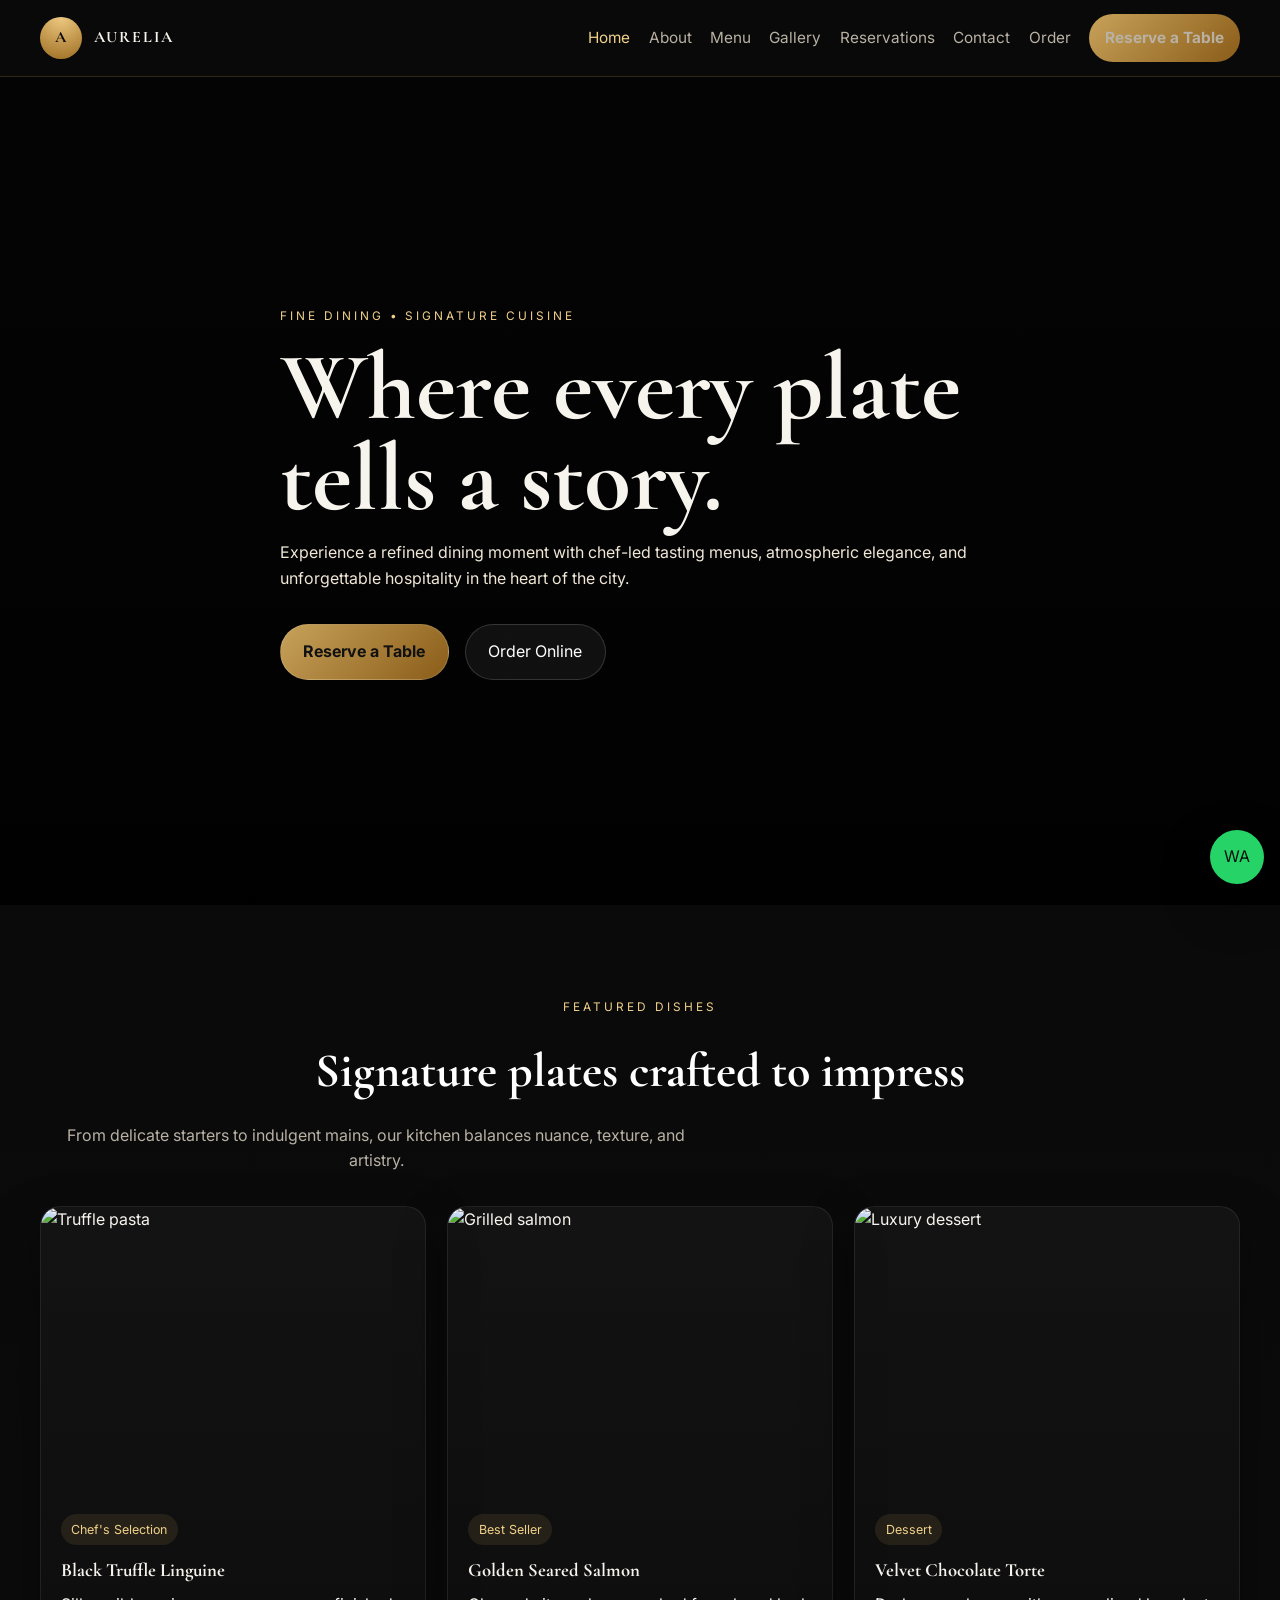
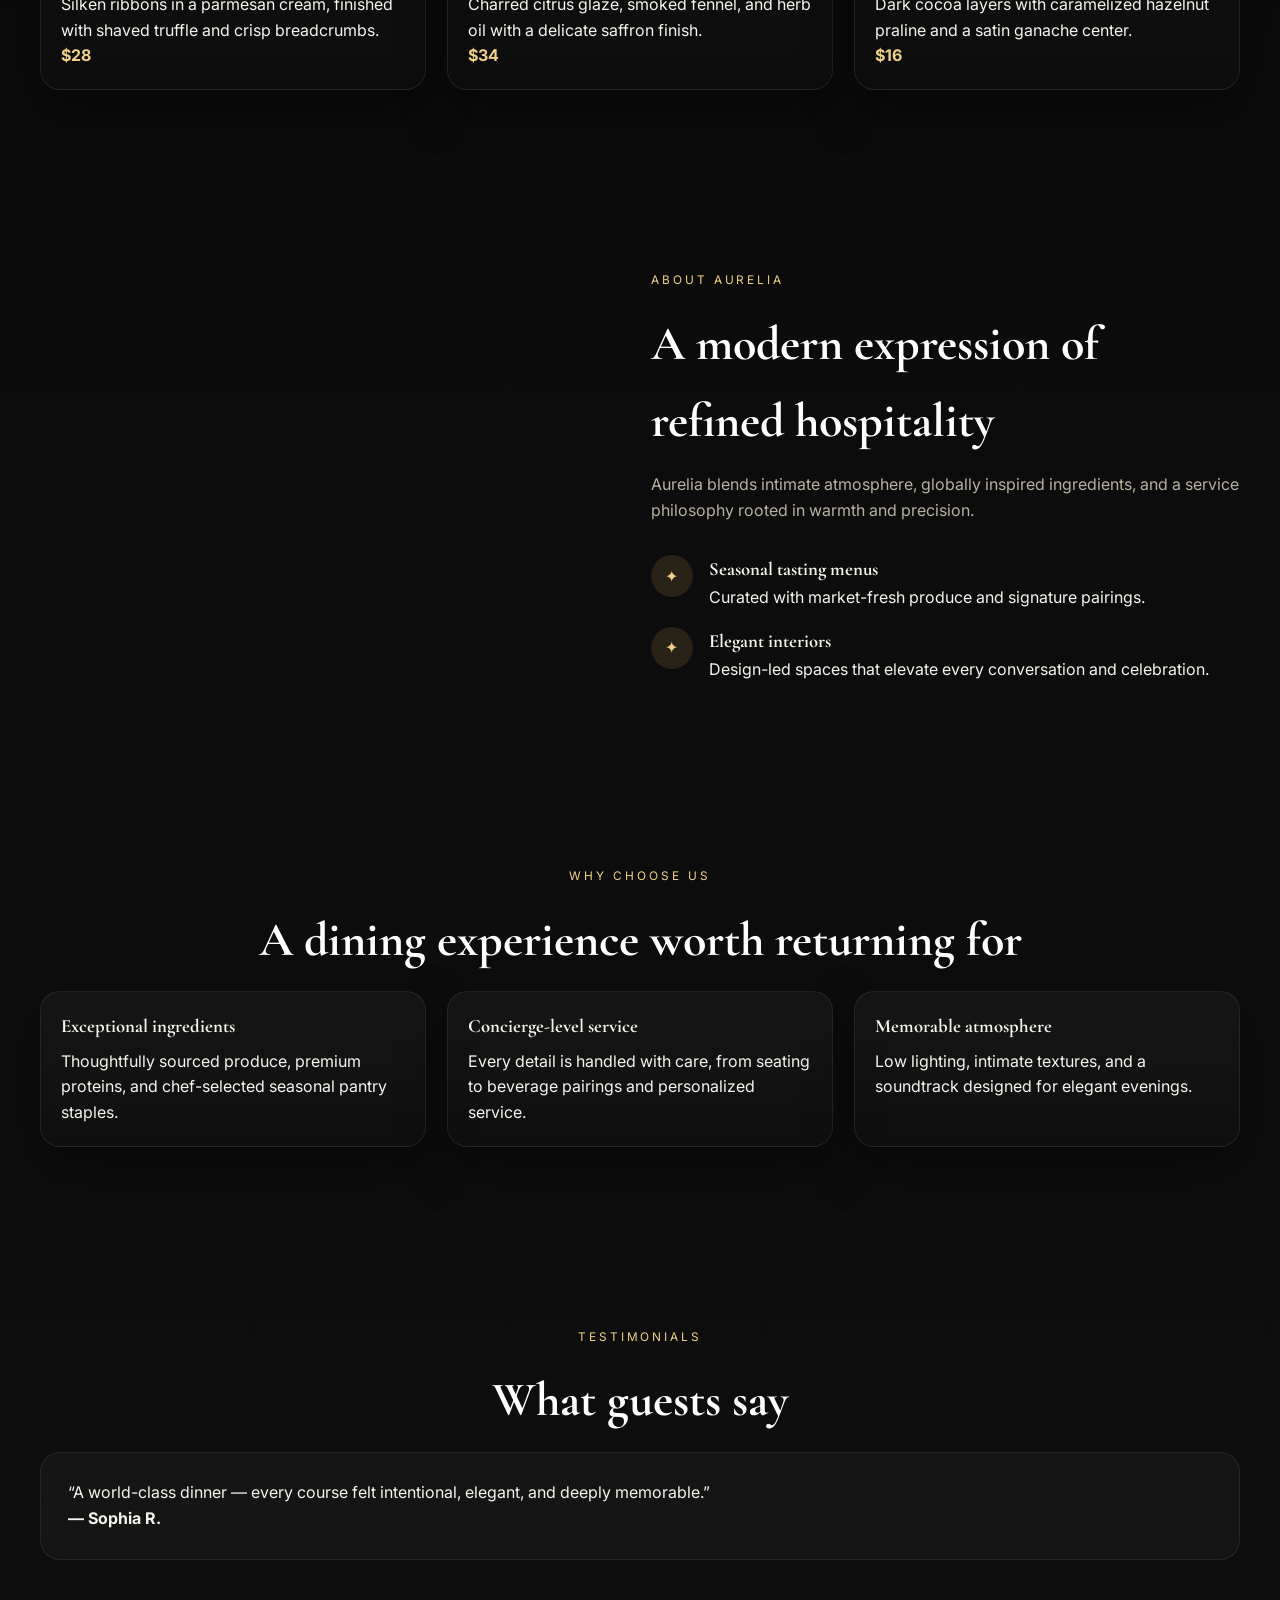
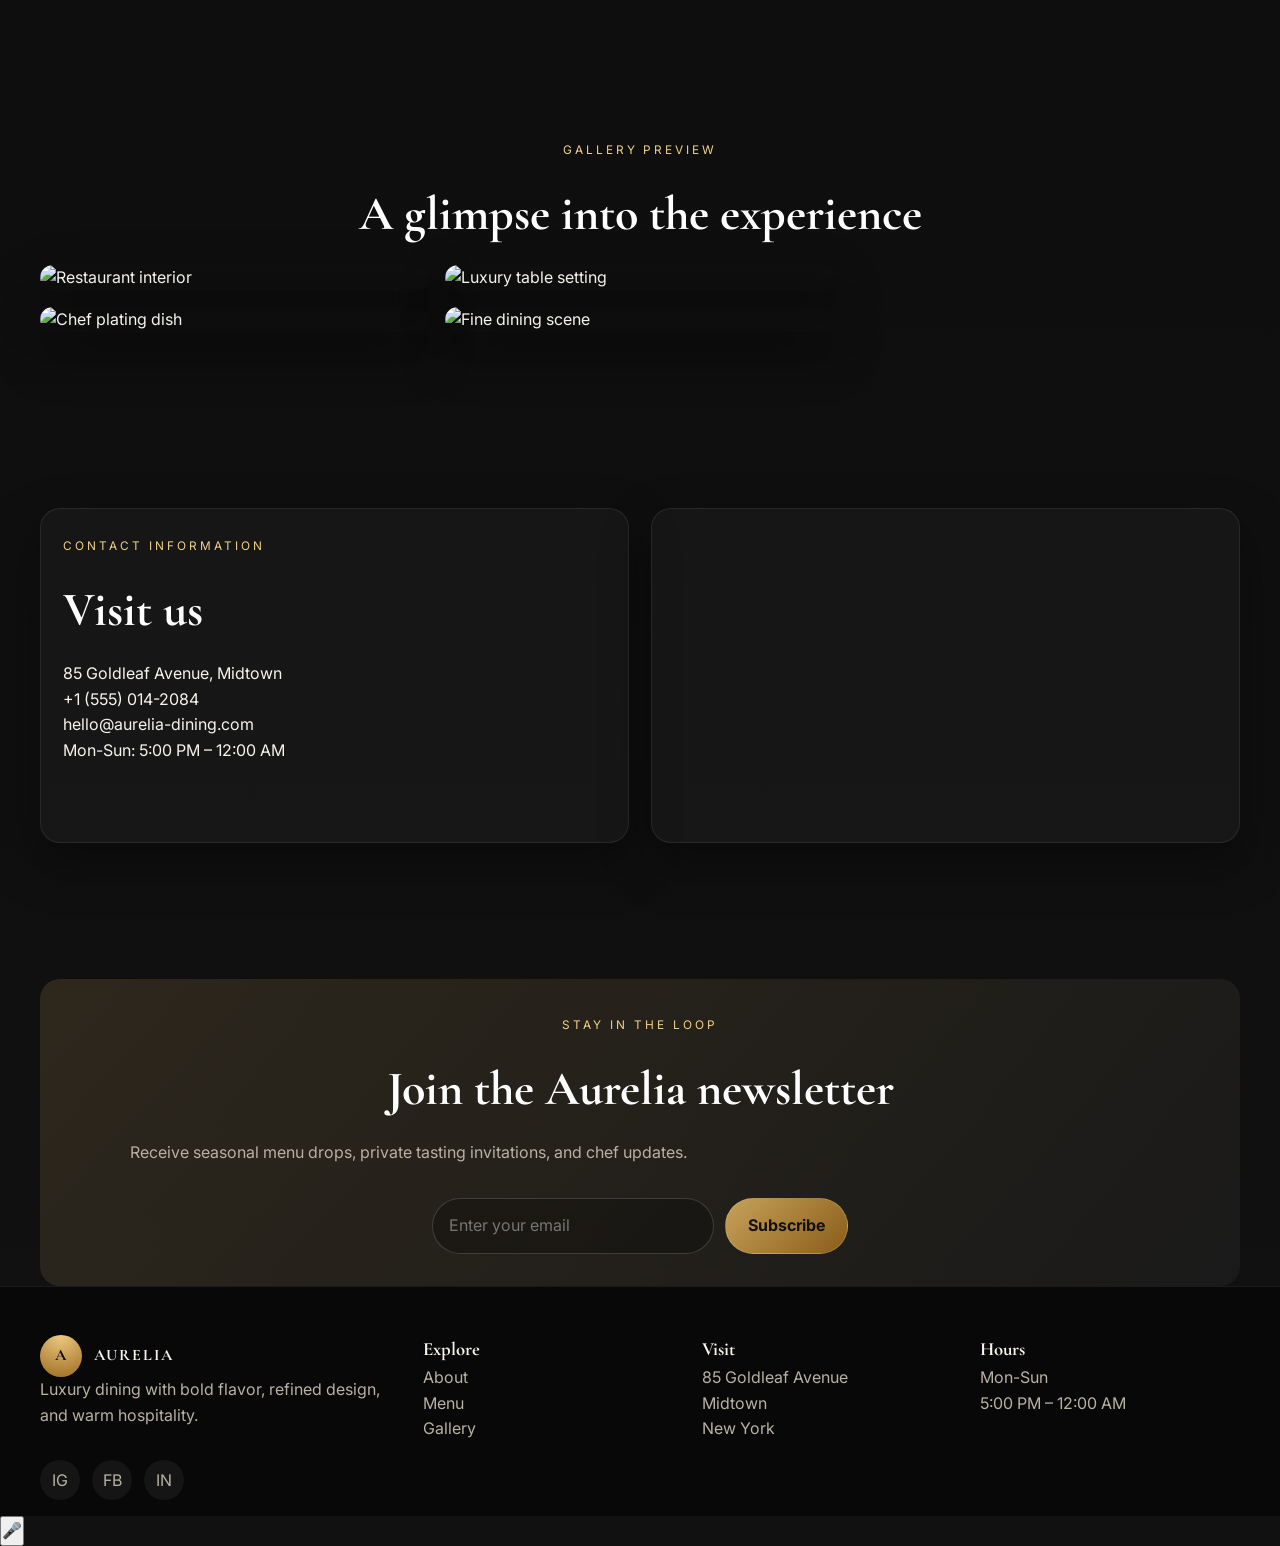
==== index.html @ 2db62ca5 "Update index.html" ====
<!DOCTYPE html>
<html lang="en">
<head>
  <meta charset="UTF-8" />
  <meta name="viewport" content="width=device-width, initial-scale=1.0" />
  <meta name="description" content="Aurelia — luxury dining, crafted cuisine, and refined hospitality." />
  <title>Aurelia | Luxury Restaurant</title>
  <link rel="preconnect" href="https://fonts.googleapis.com">
  <link rel="preconnect" href="https://fonts.gstatic.com" crossorigin>
  <link href="https://fonts.googleapis.com/css2?family=Cormorant+Garamond:wght@500;700&family=Inter:wght@400;500;600;700&display=swap" rel="stylesheet">
  <link rel="stylesheet" href="styles.css" />
</head>
<body>
  <header class="topbar">
    <div class="container navbar">
      <a class="brand" href="index.html">
        <span class="brand-mark">A</span>
        <span>Aurelia</span>
      </a>
      <button class="menu-toggle" aria-label="Toggle menu">☰</button>
      <nav class="nav-links">
        <a class="active" href="index.html">Home</a>
        <a href="about.html">About</a>
        <a href="menu.html">Menu</a>
        <a href="gallery.html">Gallery</a>
        <a href="reservation.html">Reservations</a>
        <a href="contact.html">Contact</a>
        <a href="order.html">Order</a>
        <a class="nav-cta" href="reservation.html">Reserve a Table</a>
      </nav>
    </div>
  </header>

  <main>
    <section class="hero">
      <div class="container hero-content reveal">
        <div class="eyebrow">Fine Dining • Signature Cuisine</div>
        <h1>Where every plate tells a story.</h1>
        <p>Experience a refined dining moment with chef-led tasting menus, atmospheric elegance, and unforgettable hospitality in the heart of the city.</p>
        <div class="button-row">
          <a class="btn btn-primary" href="reservation.html">Reserve a Table</a>
          <a class="btn btn-secondary" href="order.html">Order Online</a>
        </div>
      </div>
    </section>

    <section class="section">
      <div class="container">
        <div class="center-text reveal">
          <div class="eyebrow">Featured Dishes</div>
          <h2 class="section-title">Signature plates crafted to impress</h2>
          <p class="section-subtitle">From delicate starters to indulgent mains, our kitchen balances nuance, texture, and artistry.</p>
        </div>
        <div class="grid-3">
          <article class="card reveal">
            <img src="https://images.unsplash.com/photo-1544025162-d76694265947?auto=format&fit=crop&w=900&q=80" alt="Truffle pasta" />
            <div class="card-body">
              <span class="tag">Chef's Selection</span>
              <h3>Black Truffle Linguine</h3>
              <p>Silken ribbons in a parmesan cream, finished with shaved truffle and crisp breadcrumbs.</p>
              <div class="price">$28</div>
            </div>
          </article>
          <article class="card reveal">
            <img src="https://images.unsplash.com/photo-1559847844-5315695dadae?auto=format&fit=crop&w=900&q=80" alt="Grilled salmon" />
            <div class="card-body">
              <span class="tag">Best Seller</span>
              <h3>Golden Seared Salmon</h3>
              <p>Charred citrus glaze, smoked fennel, and herb oil with a delicate saffron finish.</p>
              <div class="price">$34</div>
            </div>
          </article>
          <article class="card reveal">
            <img src="https://images.unsplash.com/photo-1551024601-bec78aea704b?auto=format&fit=crop&w=900&q=80" alt="Luxury dessert" />
            <div class="card-body">
              <span class="tag">Dessert</span>
              <h3>Velvet Chocolate Torte</h3>
              <p>Dark cocoa layers with caramelized hazelnut praline and a satin ganache center.</p>
              <div class="price">$16</div>
            </div>
          </article>
        </div>
      </div>
    </section>

    <section class="section">
      <div class="container grid-2">
        <div class="about-image reveal"></div>
        <div class="reveal">
          <div class="eyebrow">About Aurelia</div>
          <h2 class="section-title">A modern expression of refined hospitality</h2>
          <p class="section-subtitle">Aurelia blends intimate atmosphere, globally inspired ingredients, and a service philosophy rooted in warmth and precision.</p>
          <div class="feature-list">
            <div class="feature-item">
              <div class="feature-icon">✦</div>
              <div><h3>Seasonal tasting menus</h3><p>Curated with market-fresh produce and signature pairings.</p></div>
            </div>
            <div class="feature-item">
              <div class="feature-icon">✦</div>
              <div><h3>Elegant interiors</h3><p>Design-led spaces that elevate every conversation and celebration.</p></div>
            </div>
          </div>
        </div>
      </div>
    </section>

    <section class="section">
      <div class="container">
        <div class="center-text reveal">
          <div class="eyebrow">Why Choose Us</div>
          <h2 class="section-title">A dining experience worth returning for</h2>
        </div>
        <div class="grid-3">
          <div class="card reveal">
            <div class="card-body">
              <h3>Exceptional ingredients</h3>
              <p>Thoughtfully sourced produce, premium proteins, and chef-selected seasonal pantry staples.</p>
            </div>
          </div>
          <div class="card reveal">
            <div class="card-body">
              <h3>Concierge-level service</h3>
              <p>Every detail is handled with care, from seating to beverage pairings and personalized service.</p>
            </div>
          </div>
          <div class="card reveal">
            <div class="card-body">
              <h3>Memorable atmosphere</h3>
              <p>Low lighting, intimate textures, and a soundtrack designed for elegant evenings.</p>
            </div>
          </div>
        </div>
      </div>
    </section>

    <section class="section">
      <div class="container reveal">
        <div class="center-text">
          <div class="eyebrow">Testimonials</div>
          <h2 class="section-title">What guests say</h2>
        </div>
        <div class="testimonial-slider">
          <div class="testimonial-item active">
            <p>“A world-class dinner — every course felt intentional, elegant, and deeply memorable.”</p>
            <strong>— Sophia R.</strong>
          </div>
          <div class="testimonial-item">
            <p>“From the first sip to dessert, the service and atmosphere felt effortlessly polished.”</p>
            <strong>— Michael T.</strong>
          </div>
          <div class="testimonial-item">
            <p>“This is the sort of place that turns a dinner into a special occasion.”</p>
            <strong>— Elena M.</strong>
          </div>
        </div>
      </div>
    </section>

    <section class="section">
      <div class="container">
        <div class="center-text reveal">
          <div class="eyebrow">Gallery Preview</div>
          <h2 class="section-title">A glimpse into the experience</h2>
        </div>
        <div class="masonry">
          <img class="gallery-trigger reveal" src="https://images.unsplash.com/photo-1514933651103-005eec06c04b?auto=format&fit=crop&w=700&q=80" alt="Restaurant interior" />
          <img class="gallery-trigger reveal" src="https://images.unsplash.com/photo-1559339352-11d035aa65de?auto=format&fit=crop&w=700&q=80" alt="Chef plating dish" />
          <img class="gallery-trigger reveal" src="https://images.unsplash.com/photo-1552566626-52f8b828add9?auto=format&fit=crop&w=700&q=80" alt="Luxury table setting" />
          <img class="gallery-trigger reveal" src="https://images.unsplash.com/photo-1528605248644-14dd04022da1?auto=format&fit=crop&w=700&q=80" alt="Fine dining scene" />
        </div>
      </div>
    </section>

    <section class="section">
      <div class="container grid-2">
        <div class="contact-card reveal">
          <div class="eyebrow">Contact Information</div>
          <h2 class="section-title">Visit us</h2>
          <p>85 Goldleaf Avenue, Midtown</p>
          <p>+1 (555) 014-2084</p>
          <p>hello@aurelia-dining.com</p>
          <p>Mon-Sun: 5:00 PM – 12:00 AM</p>
        </div>
        <div class="map-card reveal">
          <iframe title="Aurelia map" style="width:100%; height: 280px; border:0; border-radius: 18px;" loading="lazy" src="https://www.google.com/maps?q=New%20York&t=&z=13&ie=UTF8&iwloc=&output=embed"></iframe>
        </div>
      </div>
    </section>

    <section class="container">
      <div class="newsletter reveal">
        <div class="eyebrow">Stay in the loop</div>
        <h2 class="section-title">Join the Aurelia newsletter</h2>
        <p class="section-subtitle">Receive seasonal menu drops, private tasting invitations, and chef updates.</p>
        <form id="newsletter-form" class="newsletter-form">
          <input type="email" placeholder="Enter your email" aria-label="Email address" required />
          <button class="btn btn-primary" type="submit">Subscribe</button>
        </form>
      </div>
    </section>
  </main>

  <footer class="footer">
    <div class="container footer-grid">
      <div>
        <div class="brand"><span class="brand-mark">A</span><span>Aurelia</span></div>
        <p class="section-subtitle">Luxury dining with bold flavor, refined design, and warm hospitality.</p>
        <div class="socials">
          <a href="#">IG</a>
          <a href="#">FB</a>
          <a href="#">IN</a>
        </div>
      </div>
      <div><h3>Explore</h3><p><a href="about.html">About</a></p><p><a href="menu.html">Menu</a></p><p><a href="gallery.html">Gallery</a></p></div>
      <div><h3>Visit</h3><p>85 Goldleaf Avenue</p><p>Midtown</p><p>New York</p></div>
      <div><h3>Hours</h3><p>Mon-Sun</p><p>5:00 PM – 12:00 AM</p></div>
    </div>
  </footer>

  <a class="whatsapp-float" href="https://wa.me/15550142084" target="_blank" aria-label="Chat on WhatsApp">WA</a>
  <button class="back-top" aria-label="Back to top">↑</button>

  <div class="lightbox">
    <img src="" alt="Expanded gallery item" />
  </div>

  <script src="script.js"></script>
  <button id="voice-agent-btn" class="voice-agent-btn">
    🎤
</button>
</body>
</html>
---- styles.css ----
/* Reset and variables */
:root {
  --bg: #0d0d0d;
  --bg-soft: #151515;
  --bg-card: #111111;
  --surface: #1a1a1a;
  --text: #f7f4ee;
  --muted: #b8b1a4;
  --gold: #c7a15a;
  --gold-strong: #f1d18a;
  --white: #ffffff;
  --shadow: 0 20px 50px rgba(0, 0, 0, 0.4);
  --radius: 20px;
  --container: 1200px;
}

* {
  box-sizing: border-box;
  margin: 0;
  padding: 0;
}

html {
  scroll-behavior: smooth;
}

body {
  font-family: "Inter", "Segoe UI", Tahoma, Geneva, Verdana, sans-serif;
  background: linear-gradient(180deg, #080808, #111111);
  color: var(--text);
  line-height: 1.6;
  overflow-x: hidden;
}

h1,
h2,
h3,
.brand {
  font-family: "Cormorant Garamond", Georgia, serif;
}

a {
  color: inherit;
  text-decoration: none;
}

img {
  max-width: 100%;
  display: block;
}

button,
input,
select,
textarea {
  font: inherit;
}

.container {
  width: min(var(--container), calc(100% - 2rem));
  margin: 0 auto;
}

.section {
  padding: 5.5rem 0;
}

.section-title {
  font-size: clamp(2rem, 4vw, 3rem);
  margin-bottom: 0.8rem;
  color: var(--white);
}

.section-subtitle {
  color: var(--muted);
  max-width: 42rem;
  margin-bottom: 2rem;
}

.gold {
  color: var(--gold);
}

.topbar {
  position: sticky;
  top: 0;
  z-index: 999;
  backdrop-filter: blur(14px);
  background: rgba(10, 10, 10, 0.82);
  border-bottom: 1px solid rgba(199, 161, 90, 0.2);
}

.navbar {
  display: flex;
  align-items: center;
  justify-content: space-between;
  min-height: 76px;
}

.brand {
  display: flex;
  align-items: center;
  gap: 0.75rem;
  font-weight: 700;
  letter-spacing: 0.12em;
  text-transform: uppercase;
}

.brand-mark {
  width: 42px;
  height: 42px;
  border-radius: 50%;
  display: grid;
  place-items: center;
  background: radial-gradient(circle at top, #efc982, #9d6e22);
  color: #090909;
  font-weight: 900;
}

.nav-links {
  display: flex;
  gap: 1.15rem;
  align-items: center;
}

.nav-links a {
  color: var(--muted);
  transition: color 0.25s ease;
  font-size: 0.96rem;
}

.nav-links a:hover,
.nav-links a.active {
  color: var(--gold-strong);
}

.nav-cta {
  padding: 0.72rem 1rem;
  border-radius: 999px;
  background: linear-gradient(135deg, var(--gold), #8a5d19);
  color: #111;
  font-weight: 700;
}

.menu-toggle {
  display: none;
  width: 44px;
  height: 44px;
  border: 1px solid rgba(255, 255, 255, 0.12);
  border-radius: 50%;
  background: transparent;
  color: var(--white);
}

.hero {
  position: relative;
  min-height: 92vh;
  display: grid;
  align-items: center;
  background:
    linear-gradient(rgba(0, 0, 0, 0.55), rgba(0, 0, 0, 0.82)),
    url('https://images.unsplash.com/photo-1414235077428-338989a2e8c0?auto=format&fit=crop&w=1600&q=80') center/cover;
}

.hero::after {
  content: "";
  position: absolute;
  inset: auto 0 0 0;
  height: 120px;
  background: linear-gradient(to top, rgba(0,0,0,0.95), transparent);
}

.hero-content {
  position: relative;
  z-index: 1;
  max-width: 720px;
  padding: 5rem 0;
}

.eyebrow {
  display: inline-flex;
  gap: 0.5rem;
  align-items: center;
  text-transform: uppercase;
  letter-spacing: 0.25em;
  font-size: 0.74rem;
  color: var(--gold-strong);
  margin-bottom: 1rem;
}

.hero h1 {
  font-size: clamp(3rem, 8vw, 6rem);
  line-height: 0.95;
  margin-bottom: 1rem;
}

.hero p {
  max-width: 44rem;
  color: #f0e7d6;
  margin-bottom: 2rem;
}

.button-row {
  display: flex;
  flex-wrap: wrap;
  gap: 1rem;
}

.btn {
  display: inline-flex;
  align-items: center;
  justify-content: center;
  padding: 0.9rem 1.4rem;
  border-radius: 999px;
  border: 1px solid rgba(255,255,255,0.15);
  transition: 0.25s ease;
  cursor: pointer;
}

.btn:hover {
  transform: translateY(-2px);
  box-shadow: var(--shadow);
}

.btn-primary {
  background: linear-gradient(135deg, var(--gold), #8a5d19);
  color: #111;
  font-weight: 700;
}

.btn-secondary {
  background: rgba(255,255,255,0.06);
  color: var(--white);
}

.grid-2,
.grid-3,
.grid-4 {
  display: grid;
  gap: 1.35rem;
}

.grid-2 {
  grid-template-columns: repeat(2, minmax(0, 1fr));
}

.grid-3 {
  grid-template-columns: repeat(3, minmax(0, 1fr));
}

.grid-4 {
  grid-template-columns: repeat(4, minmax(0, 1fr));
}

.card {
  background: linear-gradient(180deg, rgba(255,255,255,0.04), rgba(255,255,255,0.01));
  border: 1px solid rgba(255,255,255,0.08);
  border-radius: var(--radius);
  overflow: hidden;
  box-shadow: var(--shadow);
  transition: transform 0.25s ease, border-color 0.25s ease;
}

.card:hover {
  transform: translateY(-6px);
  border-color: rgba(199, 161, 90, 0.48);
}

.card img {
  aspect-ratio: 4 / 3;
  object-fit: cover;
}

.card-body {
  padding: 1.25rem;
}

.card-body h3,
.card-body h4 {
  margin-bottom: 0.4rem;
}

.tag {
  display: inline-flex;
  align-items: center;
  border-radius: 999px;
  padding: 0.32rem 0.65rem;
  background: rgba(199, 161, 90, 0.12);
  color: var(--gold-strong);
  font-size: 0.78rem;
  margin-bottom: 0.7rem;
}

.price {
  color: var(--gold-strong);
  font-weight: 700;
}

.about-panel,
.contact-card,
.sidebar,
.order-panel,
.form-card,
.map-card {
  background: rgba(255,255,255,0.03);
  border: 1px solid rgba(255,255,255,0.08);
  border-radius: var(--radius);
  box-shadow: var(--shadow);
}

.about-image {
  min-height: 420px;
  background: url('https://images.unsplash.com/photo-1517248135467-4c7edcad34c4?auto=format&fit=crop&w=1200&q=80') center/cover;
  border-radius: var(--radius);
}

.feature-list {
  display: grid;
  gap: 1rem;
}

.feature-item {
  display: flex;
  gap: 1rem;
  align-items: flex-start;
}

.feature-icon {
  width: 42px;
  height: 42px;
  border-radius: 50%;
  background: rgba(199, 161, 90, 0.15);
  display: grid;
  place-items: center;
  color: var(--gold-strong);
  flex-shrink: 0;
}

.testimonial-slider {
  position: relative;
}

.testimonial-item {
  display: none;
  background: rgba(255,255,255,0.03);
  border: 1px solid rgba(255,255,255,0.08);
  border-radius: var(--radius);
  padding: 1.7rem;
}

.testimonial-item.active {
  display: block;
}

.masonry {
  columns: 3 240px;
  gap: 1rem;
}

.masonry img {
  width: 100%;
  margin-bottom: 1rem;
  border-radius: 14px;
  break-inside: avoid;
  box-shadow: var(--shadow);
}

.lightbox {
  position: fixed;
  inset: 0;
  background: rgba(0,0,0,0.9);
  display: none;
  align-items: center;
  justify-content: center;
  z-index: 1000;
  padding: 1rem;
}

.lightbox.active {
  display: flex;
}

.lightbox img {
  max-width: min(900px, 100%);
  max-height: 82vh;
  border-radius: 16px;
}

.form-card,
.order-panel,
.sidebar,
.contact-card,
.map-card {
  padding: 1.4rem;
}

.form-grid {
  display: grid;
  gap: 1rem;
}

.form-grid input,
.form-grid select,
.form-grid textarea {
  width: 100%;
  background: rgba(255,255,255,0.04);
  color: var(--white);
  border: 1px solid rgba(255,255,255,0.14);
  padding: 0.9rem 1rem;
  border-radius: 12px;
}

.form-grid textarea {
  min-height: 120px;
}

.filter-bar {
  display: flex;
  flex-wrap: wrap;
  gap: 0.8rem;
  margin: 1rem 0 2rem;
}

.filter-pill {
  padding: 0.55rem 0.9rem;
  border-radius: 999px;
  border: 1px solid rgba(255,255,255,0.14);
  background: transparent;
  color: var(--muted);
  cursor: pointer;
}

.filter-pill.active {
  color: #111;
  background: linear-gradient(135deg, var(--gold), #8a5d19);
  border-color: transparent;
}

.menu-card {
  position: relative;
}

.menu-card:hover {
  transform: translateY(-4px);
}

.order-layout {
  display: grid;
  grid-template-columns: 1.8fr 0.95fr;
  gap: 1.2rem;
}

.cart-item {
  display: flex;
  justify-content: space-between;
  gap: 1rem;
  padding: 0.8rem 0;
  border-bottom: 1px solid rgba(255,255,255,0.08);
}

.checkout {
  display: grid;
  gap: 0.7rem;
}

.newsletter {
  background: linear-gradient(135deg, rgba(199,161,90,0.16), rgba(255,255,255,0.04));
  border-radius: var(--radius);
  padding: 2rem;
  text-align: center;
  margin-top: 3rem;
}

.newsletter-form {
  display: flex;
  justify-content: center;
  gap: 0.7rem;
  flex-wrap: wrap;
}

.newsletter-form input {
  min-width: min(100%, 280px);
  padding: 0.9rem 1rem;
  border-radius: 999px;
  border: 1px solid rgba(255,255,255,0.16);
  background: rgba(0,0,0,0.25);
  color: var(--white);
}

.footer {
  padding: 3rem 0 1rem;
  border-top: 1px solid rgba(255,255,255,0.08);
  background: rgba(0,0,0,0.5);
}

.footer-grid {
  display: grid;
  grid-template-columns: 1.4fr 1fr 1fr 1fr;
  gap: 1.2rem;
}

.footer a,
.footer p {
  color: var(--muted);
}

.socials {
  display: flex;
  gap: 0.75rem;
  margin-top: 1rem;
}

.socials a {
  width: 40px;
  height: 40px;
  display: grid;
  place-items: center;
  border-radius: 50%;
  background: rgba(255,255,255,0.05);
}

.whatsapp-float,
.back-top {
  position: fixed;
  right: 1rem;
  width: 54px;
  height: 54px;
  border-radius: 50%;
  display: grid;
  place-items: center;
  z-index: 998;
  border: none;
  box-shadow: var(--shadow);
}

.whatsapp-float {
  bottom: 1rem;
  background: #25d366;
  color: #05110a;
}

.back-top {
  bottom: 5.5rem;
  background: linear-gradient(135deg, var(--gold), #8a5d19);
  color: #111;
  display: none;
}

.reveal {
  opacity: 0;
  transform: translateY(18px);
  transition: opacity 0.7s ease, transform 0.7s ease;
}

.reveal.visible {
  opacity: 1;
  transform: translateY(0);
}

.center-text {
  text-align: center;
}

@media (max-width: 920px) {
  .grid-3,
  .grid-4,
  .footer-grid,
  .order-layout,
  .grid-2 {
    grid-template-columns: 1fr;
  }

  .nav-links {
    position: absolute;
    top: 76px;
    left: 1rem;
    right: 1rem;
    background: rgba(12,12,12,0.98);
    border: 1px solid rgba(255,255,255,0.08);
    padding: 1rem;
    display: none;
    flex-direction: column;
    align-items: flex-start;
    border-radius: 16px;
  }

  .nav-links.open {
    display: flex;
  }

  .menu-toggle {
    display: inline-grid;
    place-items: center;
  }

  .masonry {
    columns: 2 200px;
  }
}

@media (max-width: 640px) {
  .hero h1 {
    font-size: 2.7rem;
  }

  .section {
    padding: 4rem 0;
  }

  .masonry {
    columns: 1;
  }
}
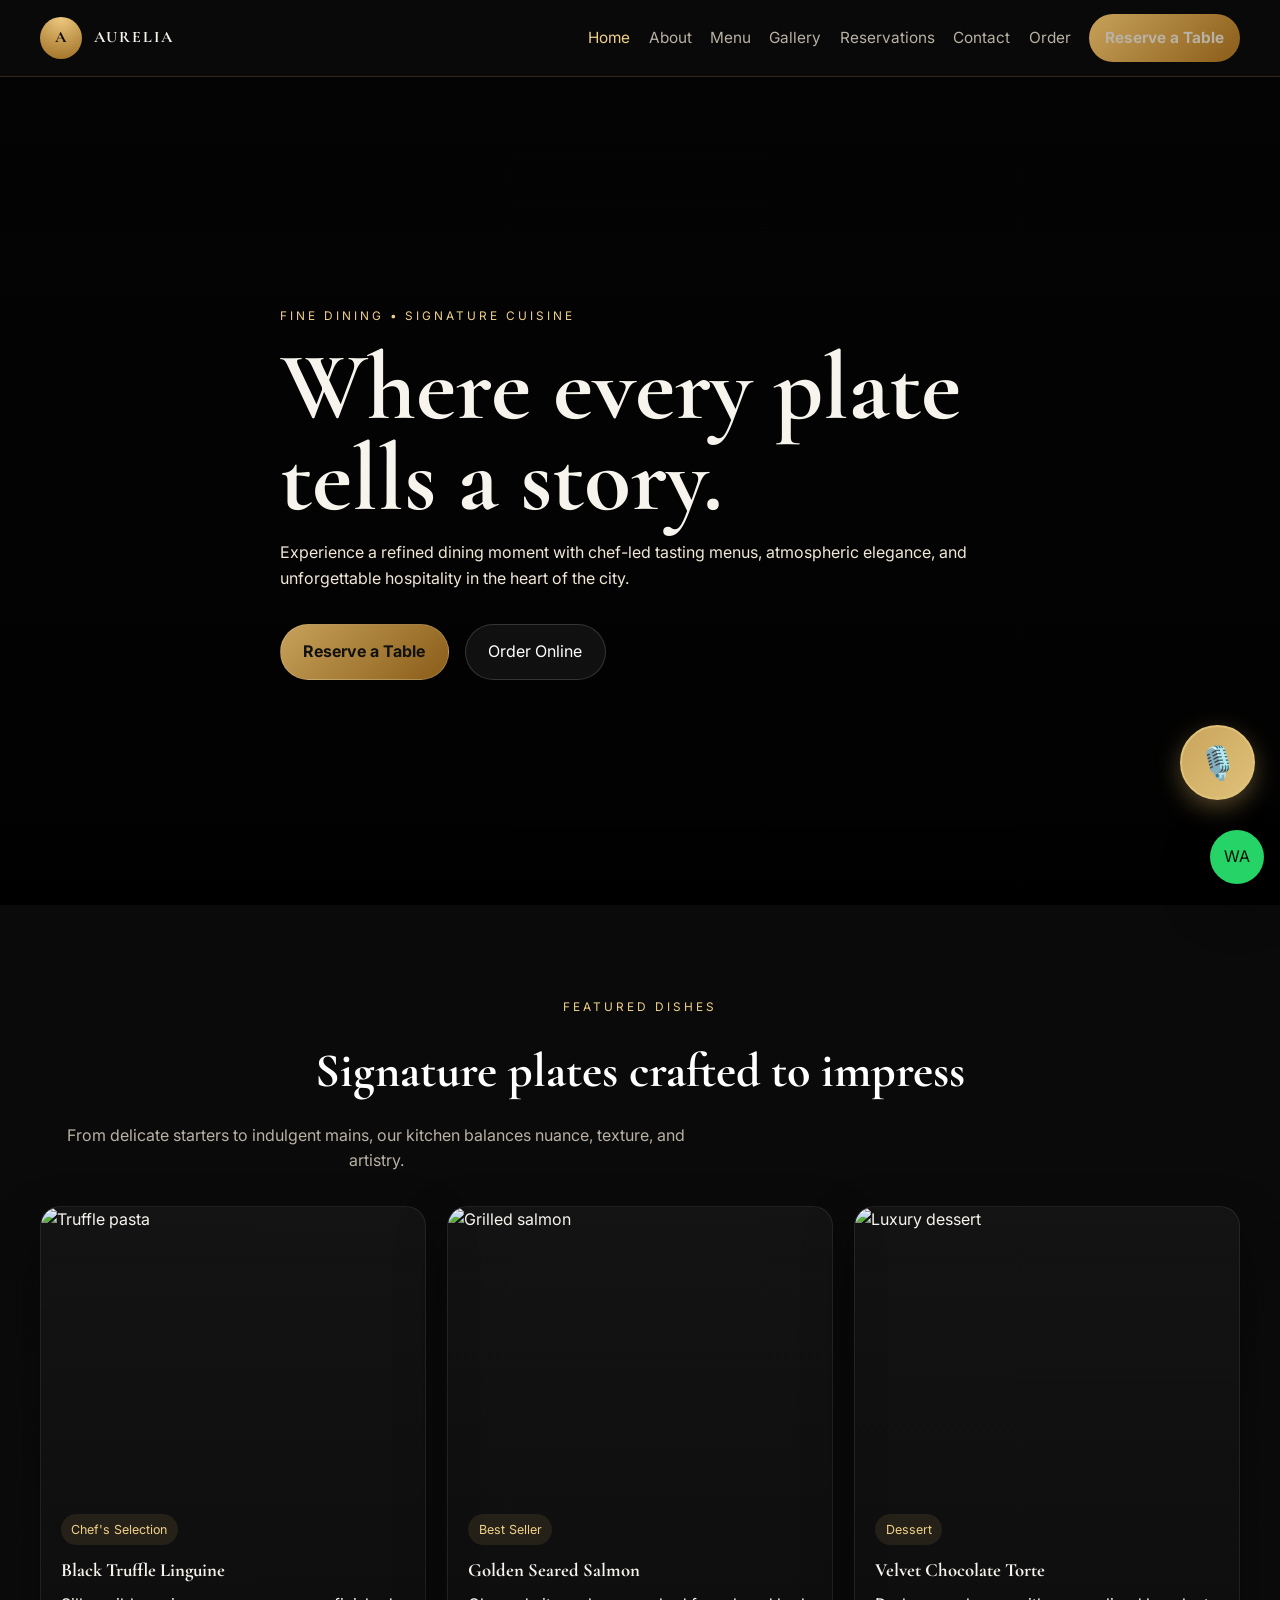
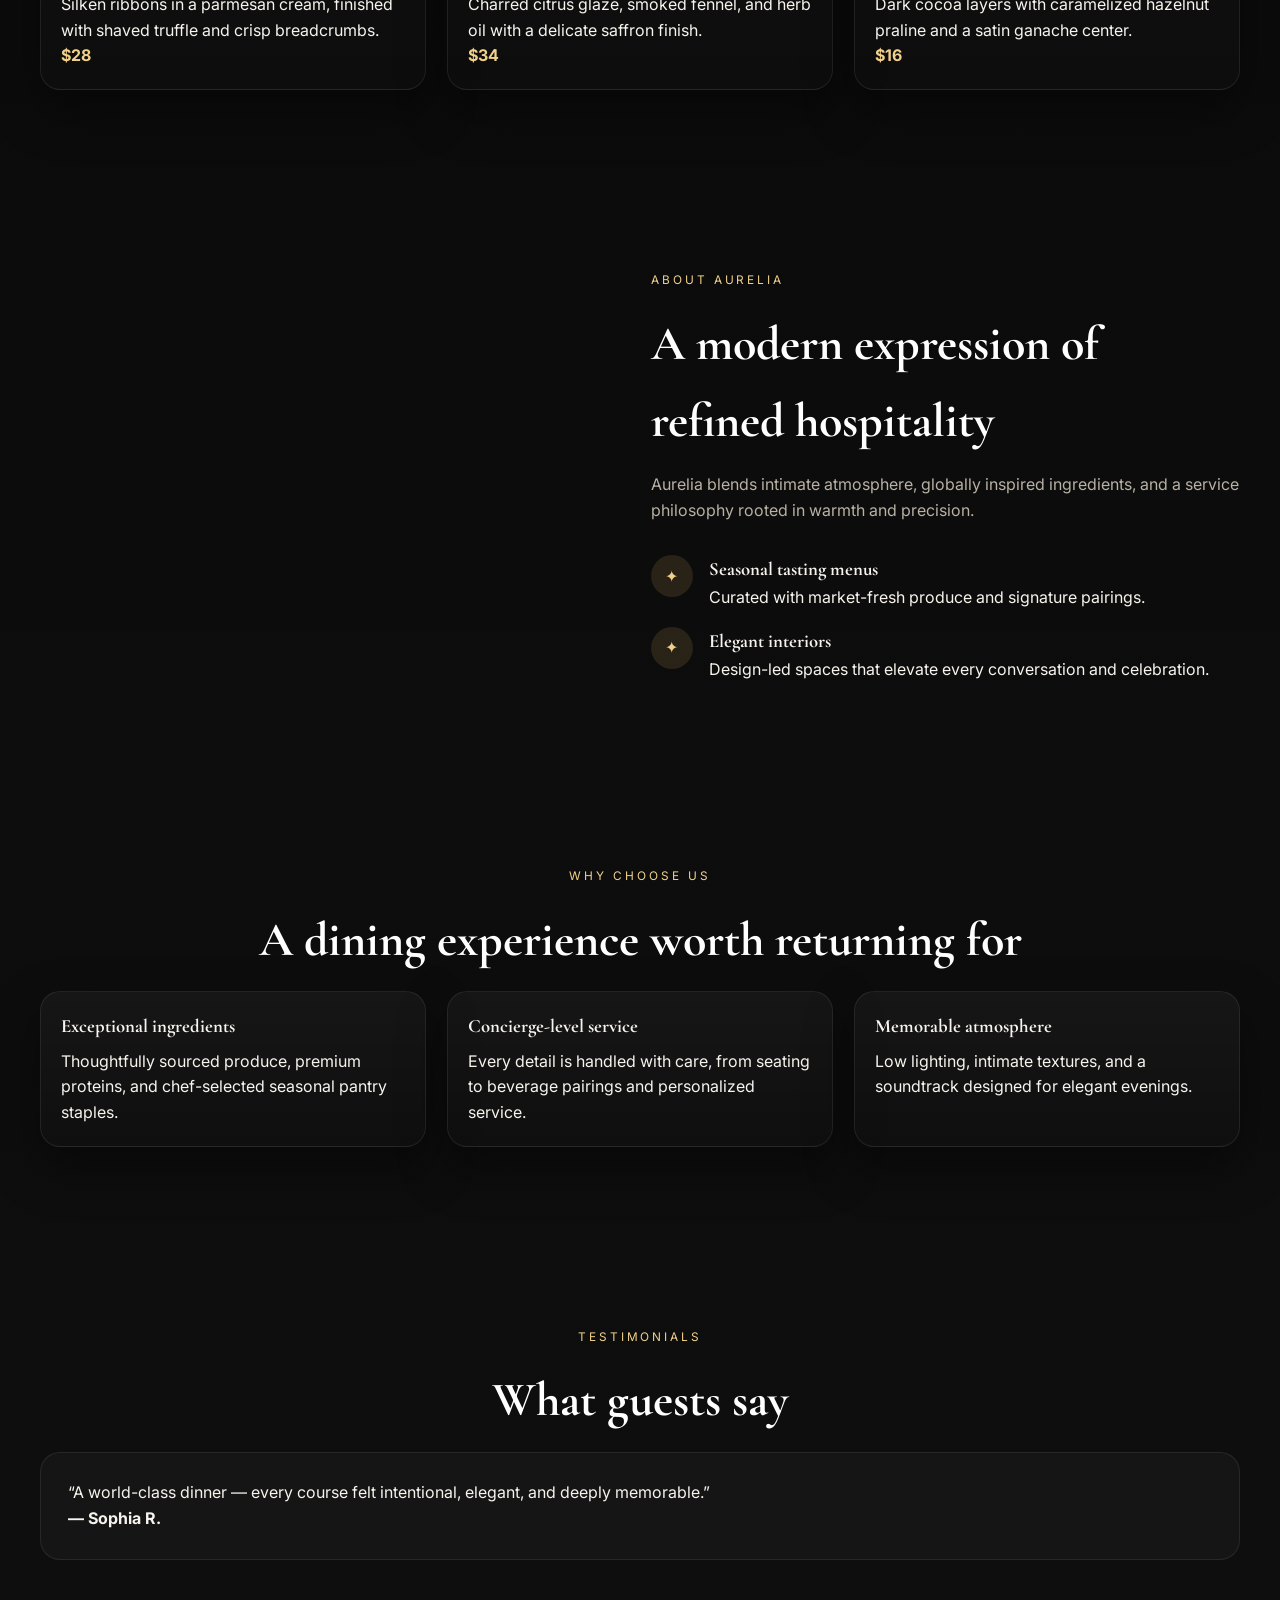
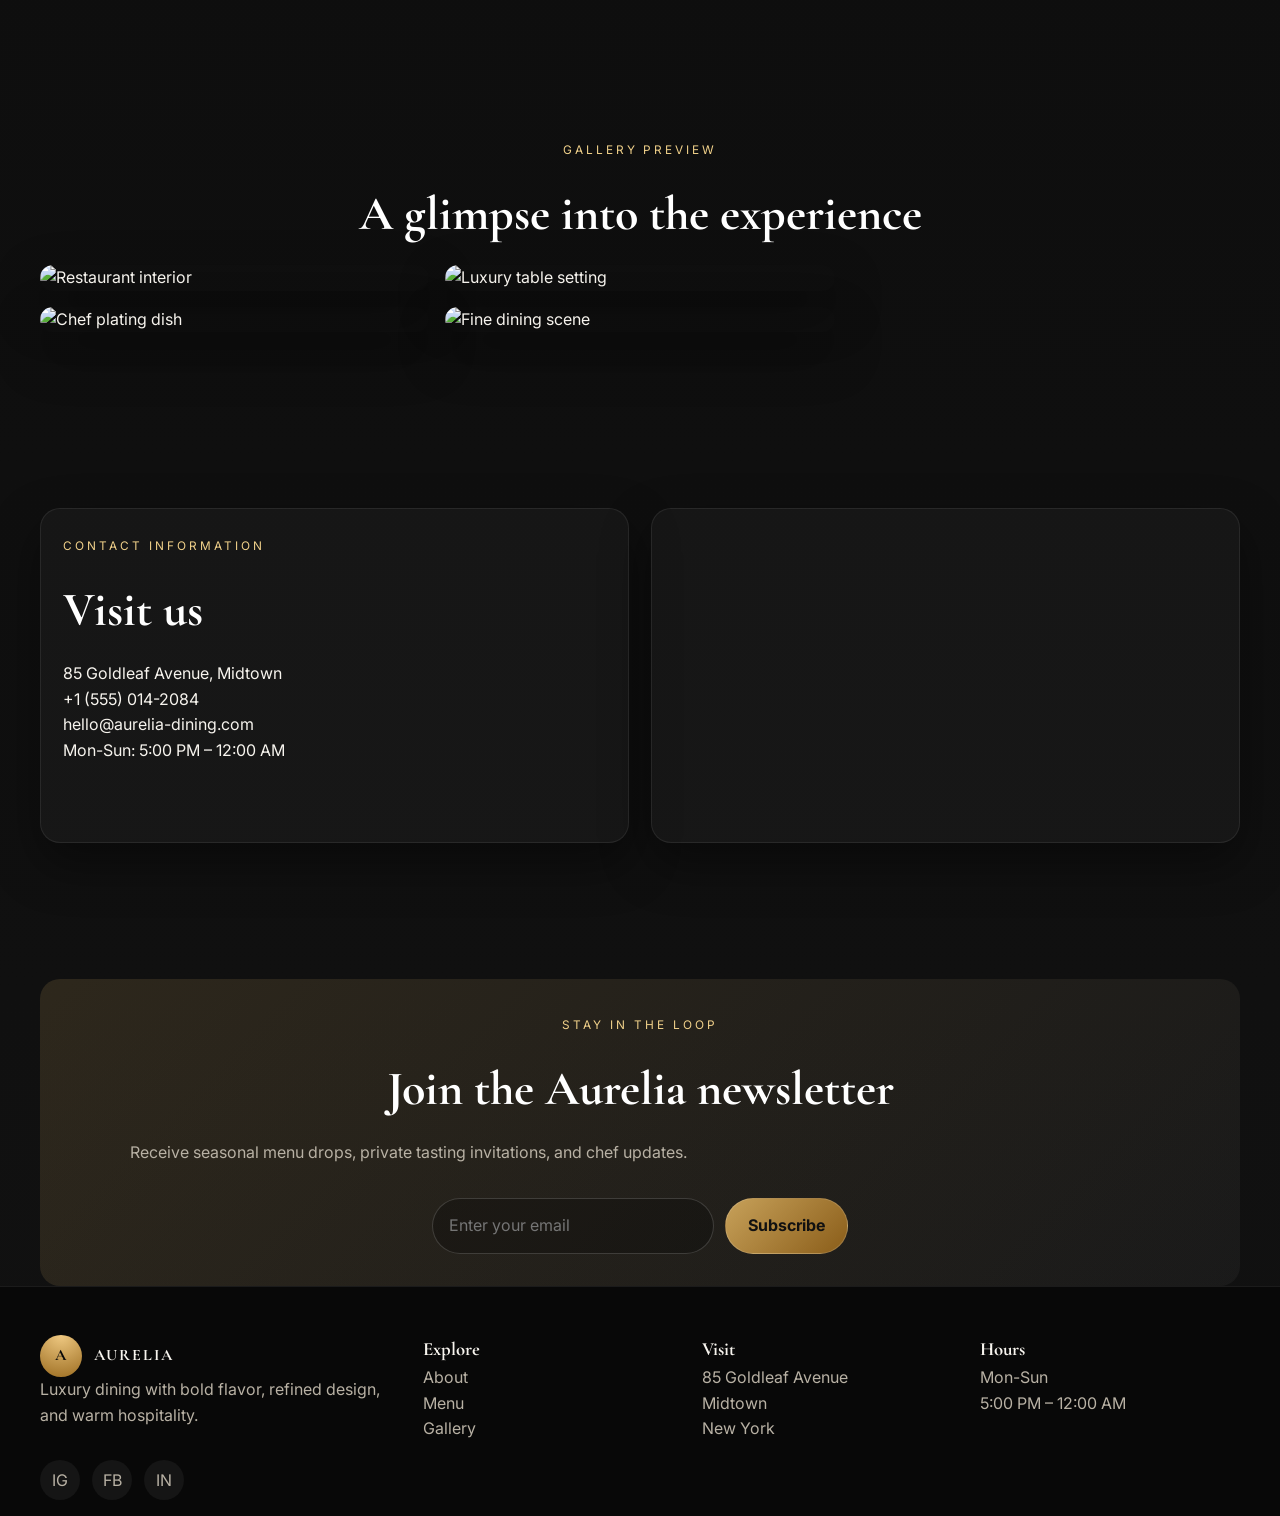
==== commit d4fedff2: "Update index.html" ====
--- a/index.html
+++ b/index.html
@@ -226,7 +226,7 @@
 
   <script src="script.js"></script>
   <button id="voice-agent-btn" class="voice-agent-btn">
-    🎤
+    🎙️
 </button>
 </body>
 </html>
--- a/styles.css
+++ b/styles.css
@@ -611,3 +611,38 @@
     columns: 1;
   }
 }
+.voice-agent-btn {
+    position: fixed;
+    bottom: 100px;
+    right: 25px;
+
+    width: 75px;
+    height: 75px;
+
+    background: linear-gradient(135deg, #c9a45c, #e0c27a);
+    color: #111;
+
+    border: 2px solid #e0c27a;
+    border-radius: 50%;
+
+    font-size: 32px;
+    cursor: pointer;
+    z-index: 9999;
+
+    box-shadow: 0 8px 25px rgba(201,164,92,0.4);
+    transition: all 0.3s ease;
+}
+
+.voice-agent-btn:hover {
+    transform: scale(1.1);
+}
+
+.voice-agent-btn.listening {
+    animation: pulse 1s infinite;
+}
+
+@keyframes pulse {
+    0% { transform: scale(1); }
+    50% { transform: scale(1.15); }
+    100% { transform: scale(1); }
+}
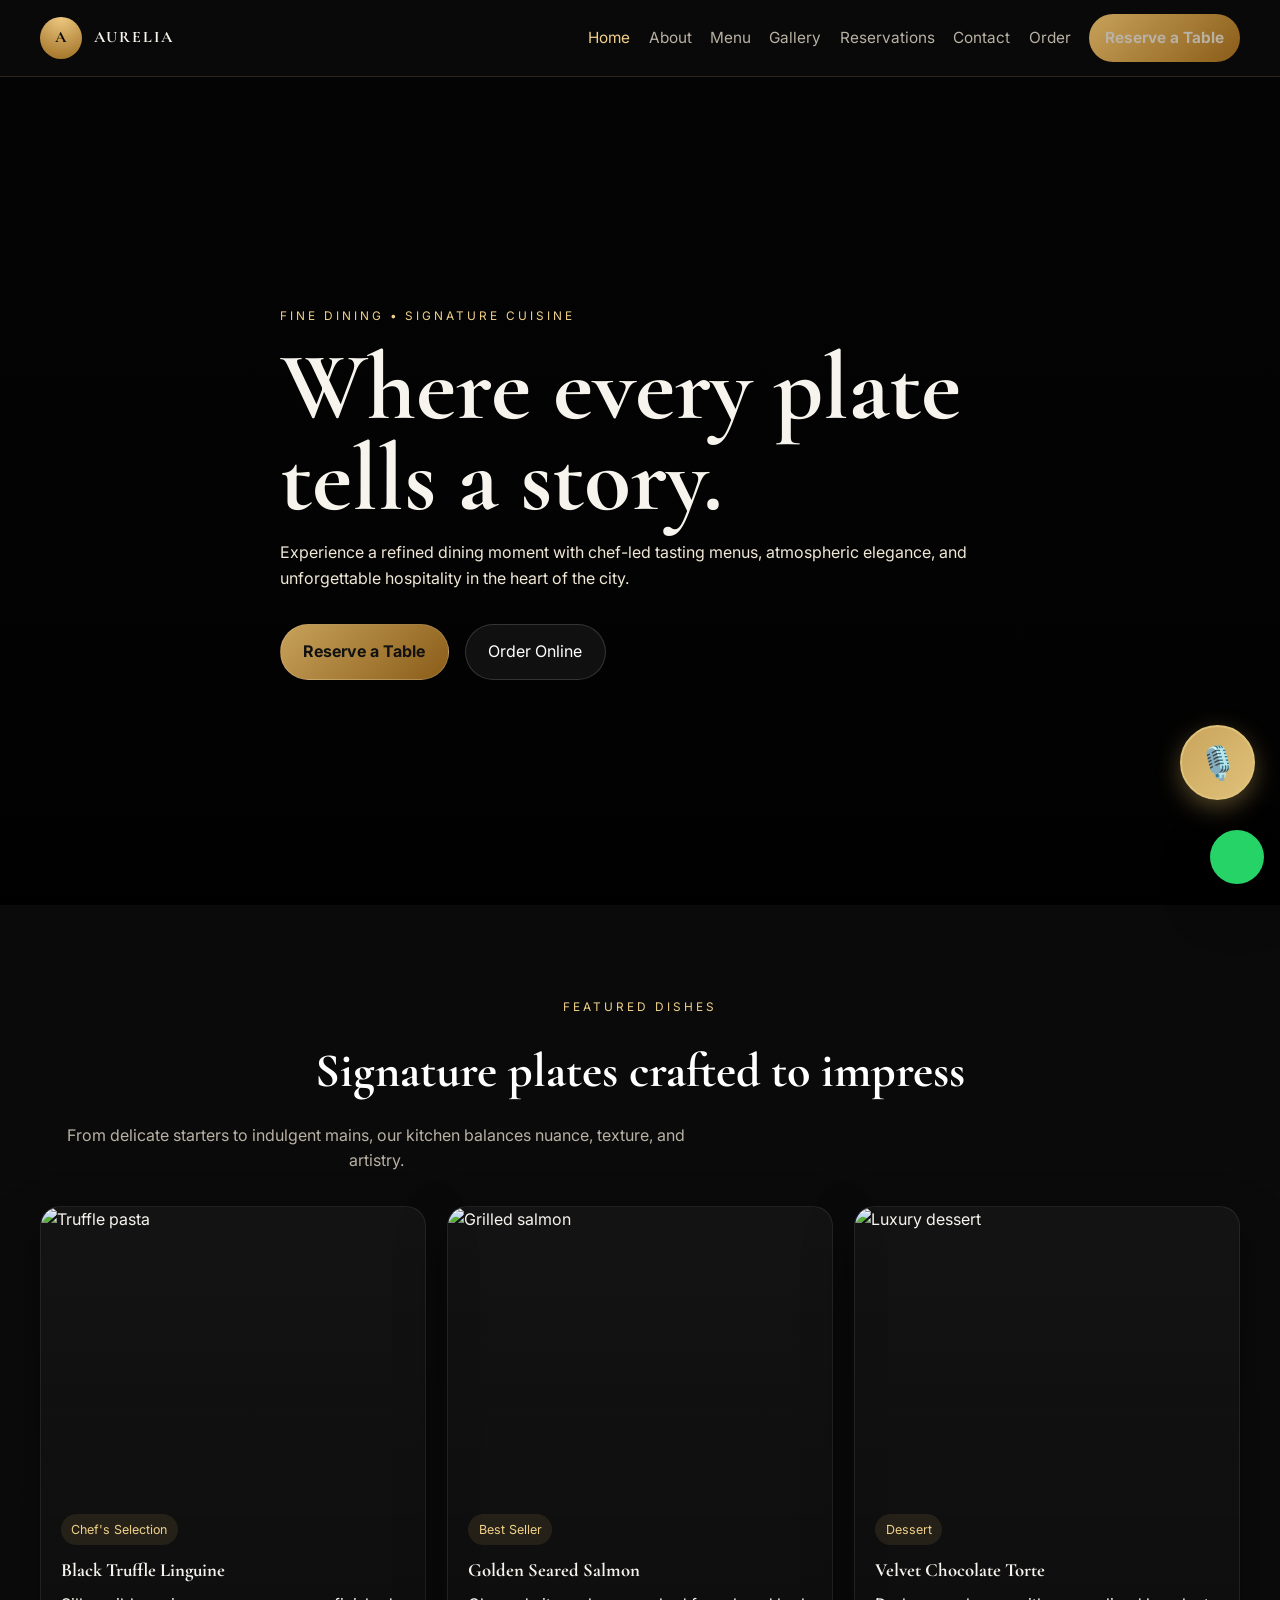
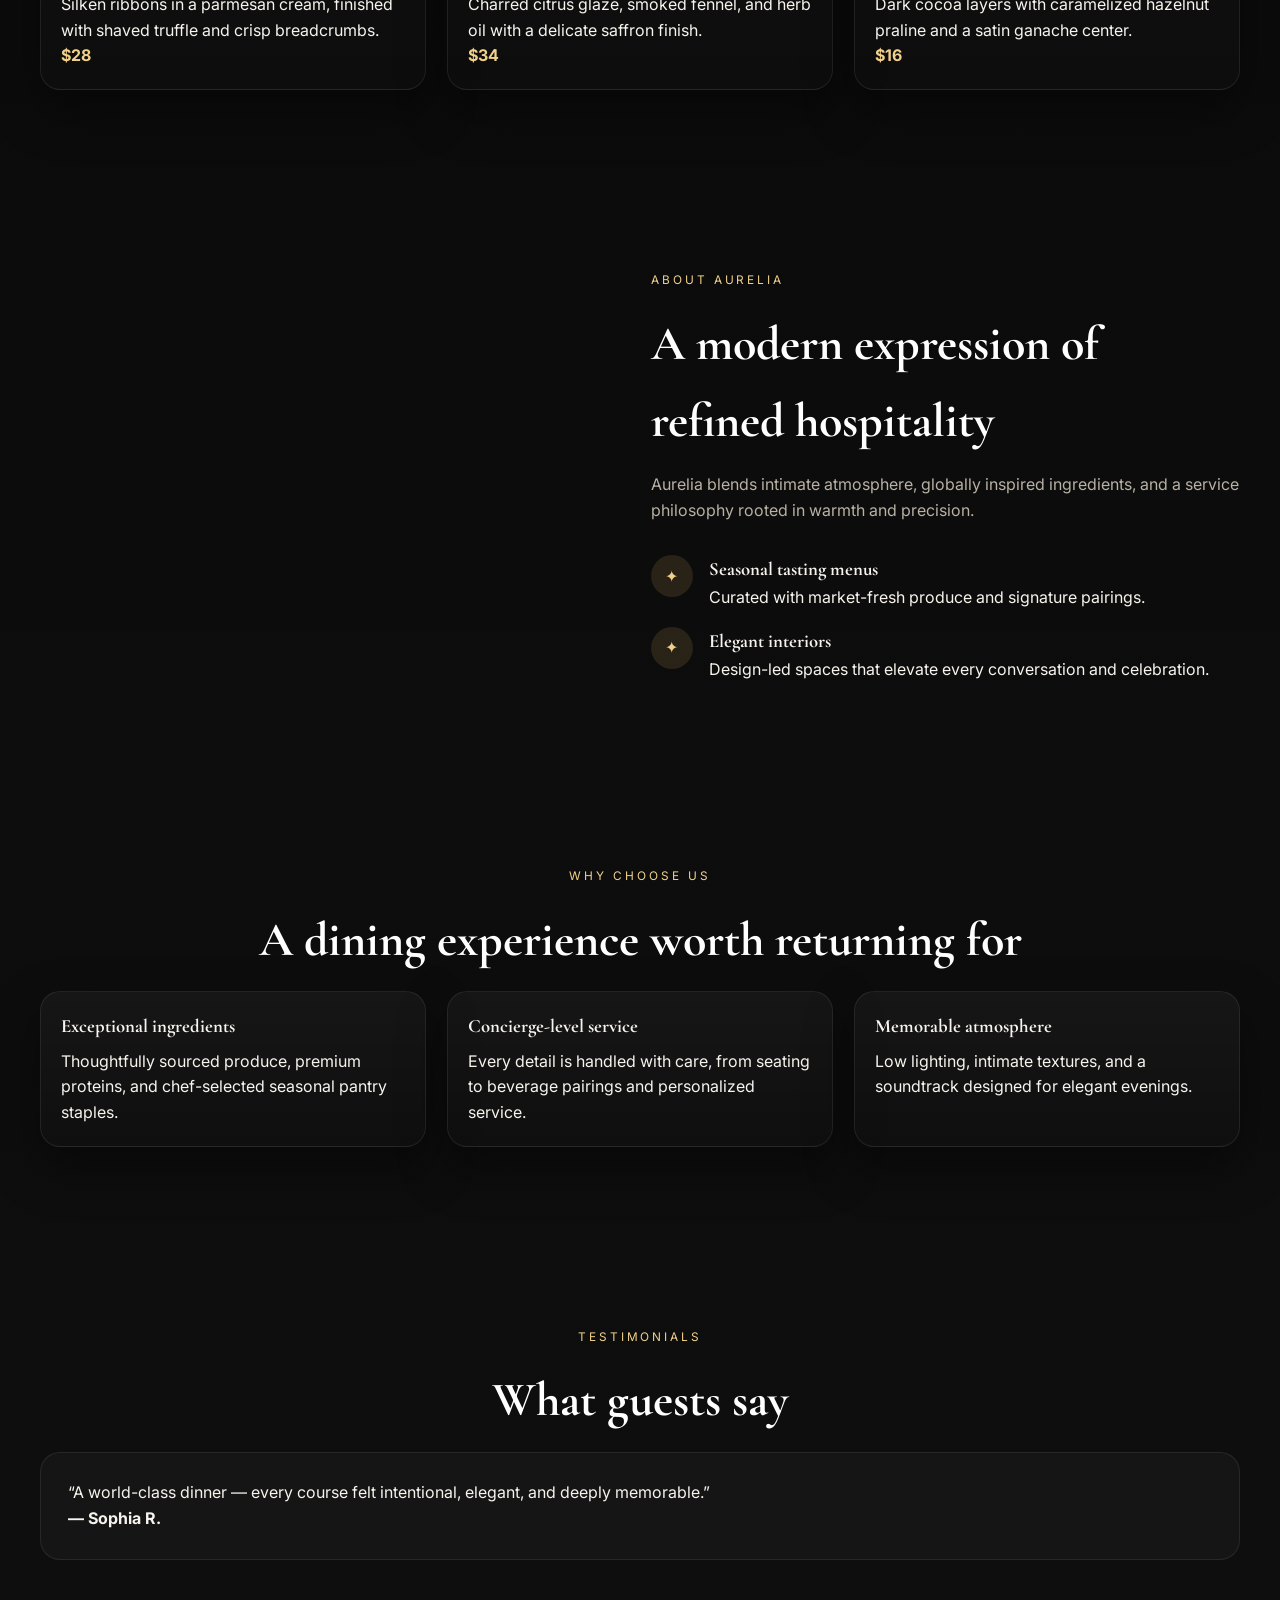
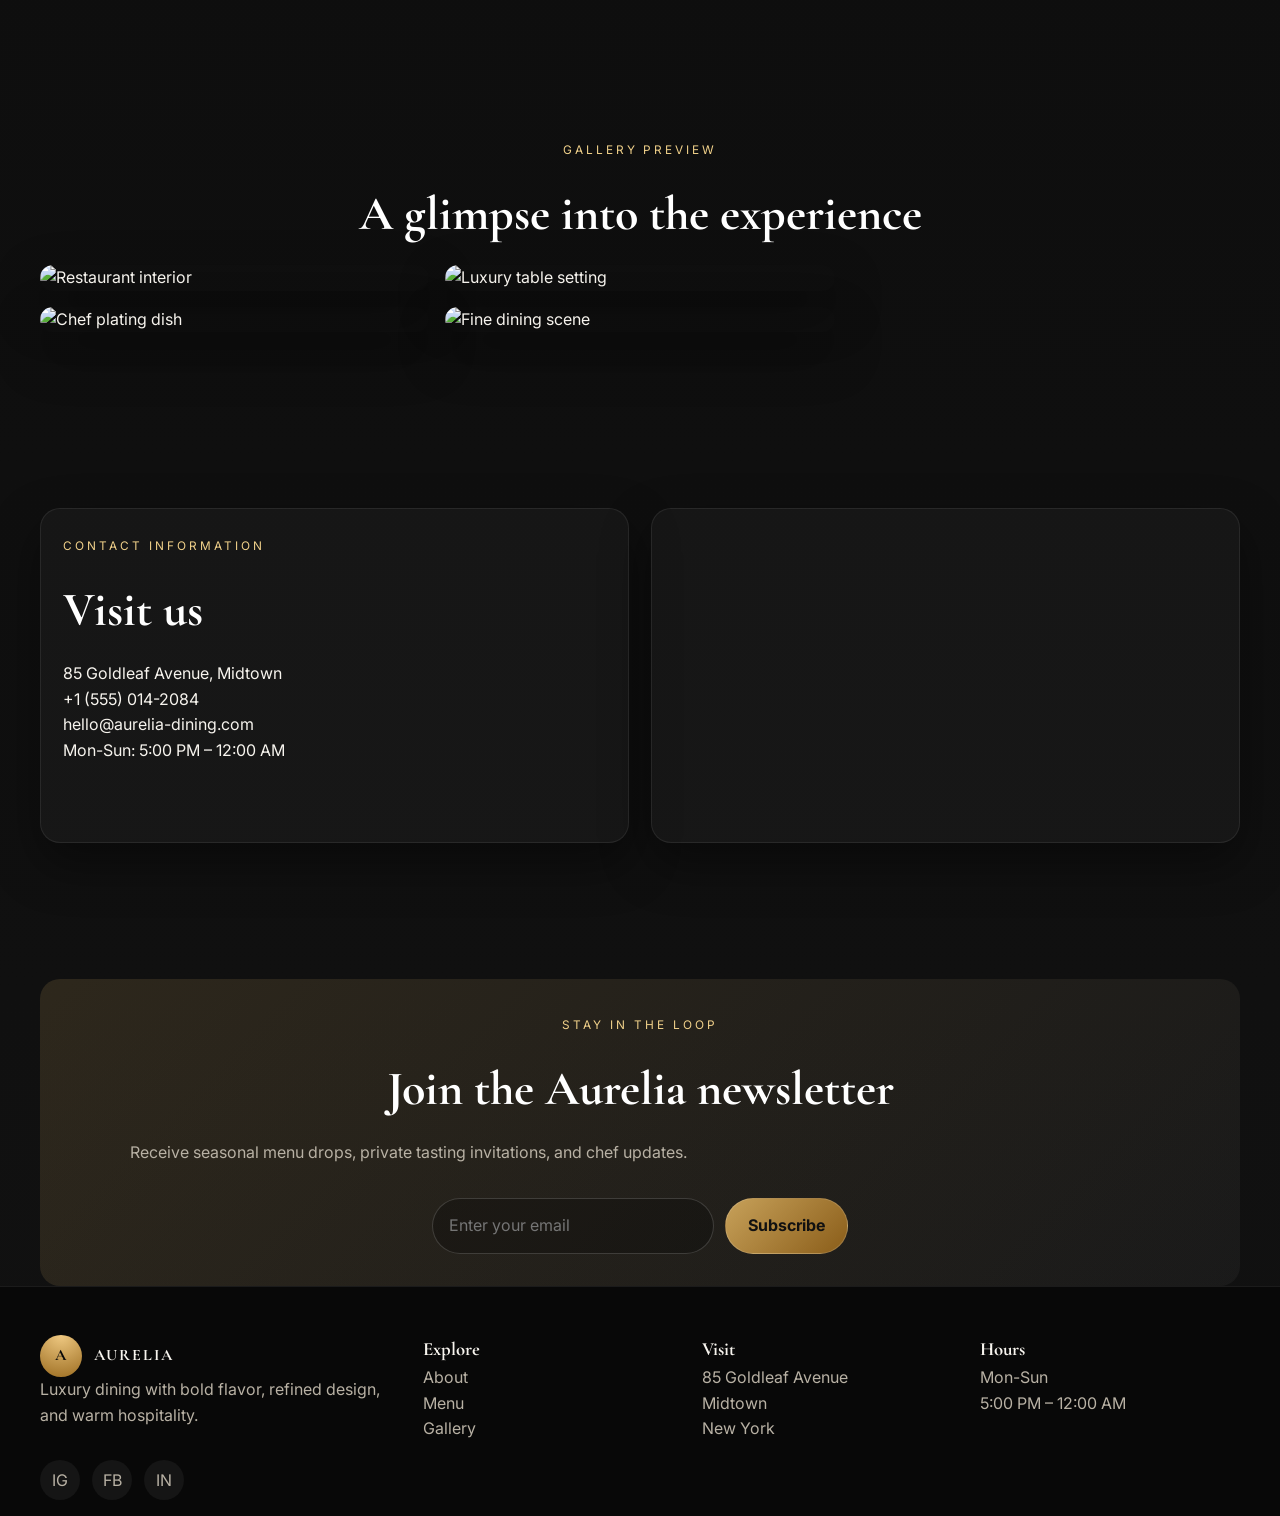
==== commit 013a6502: "Update index.html" ====
--- a/index.html
+++ b/index.html
@@ -217,7 +217,9 @@
     </div>
   </footer>
 
-  <a class="whatsapp-float" href="https://wa.me/15550142084" target="_blank" aria-label="Chat on WhatsApp">WA</a>
+  <a class="whatsapp-float" href="https://wa.me/15550142084" target="_blank" aria-label="Chat on WhatsApp">
+  <i class="fab fa-whatsapp"></i>
+</a>
   <button class="back-top" aria-label="Back to top">↑</button>
 
   <div class="lightbox">
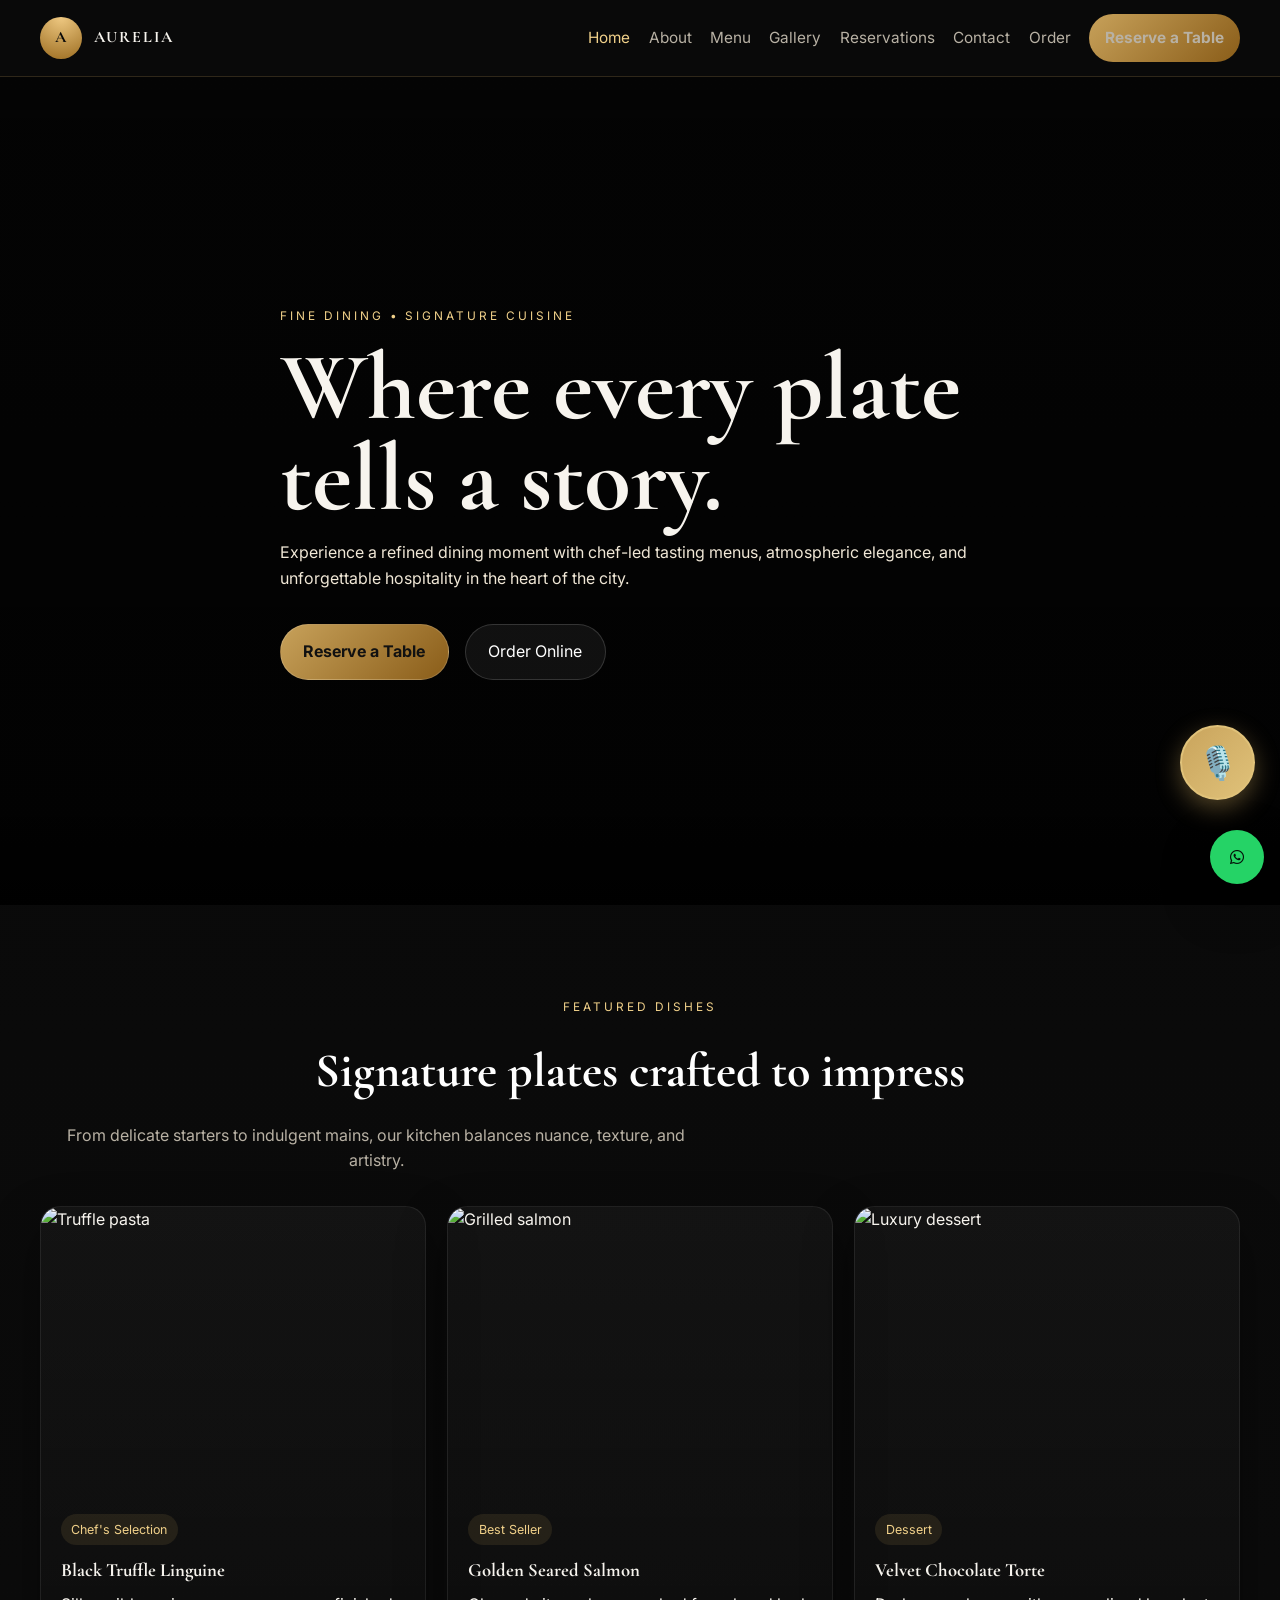
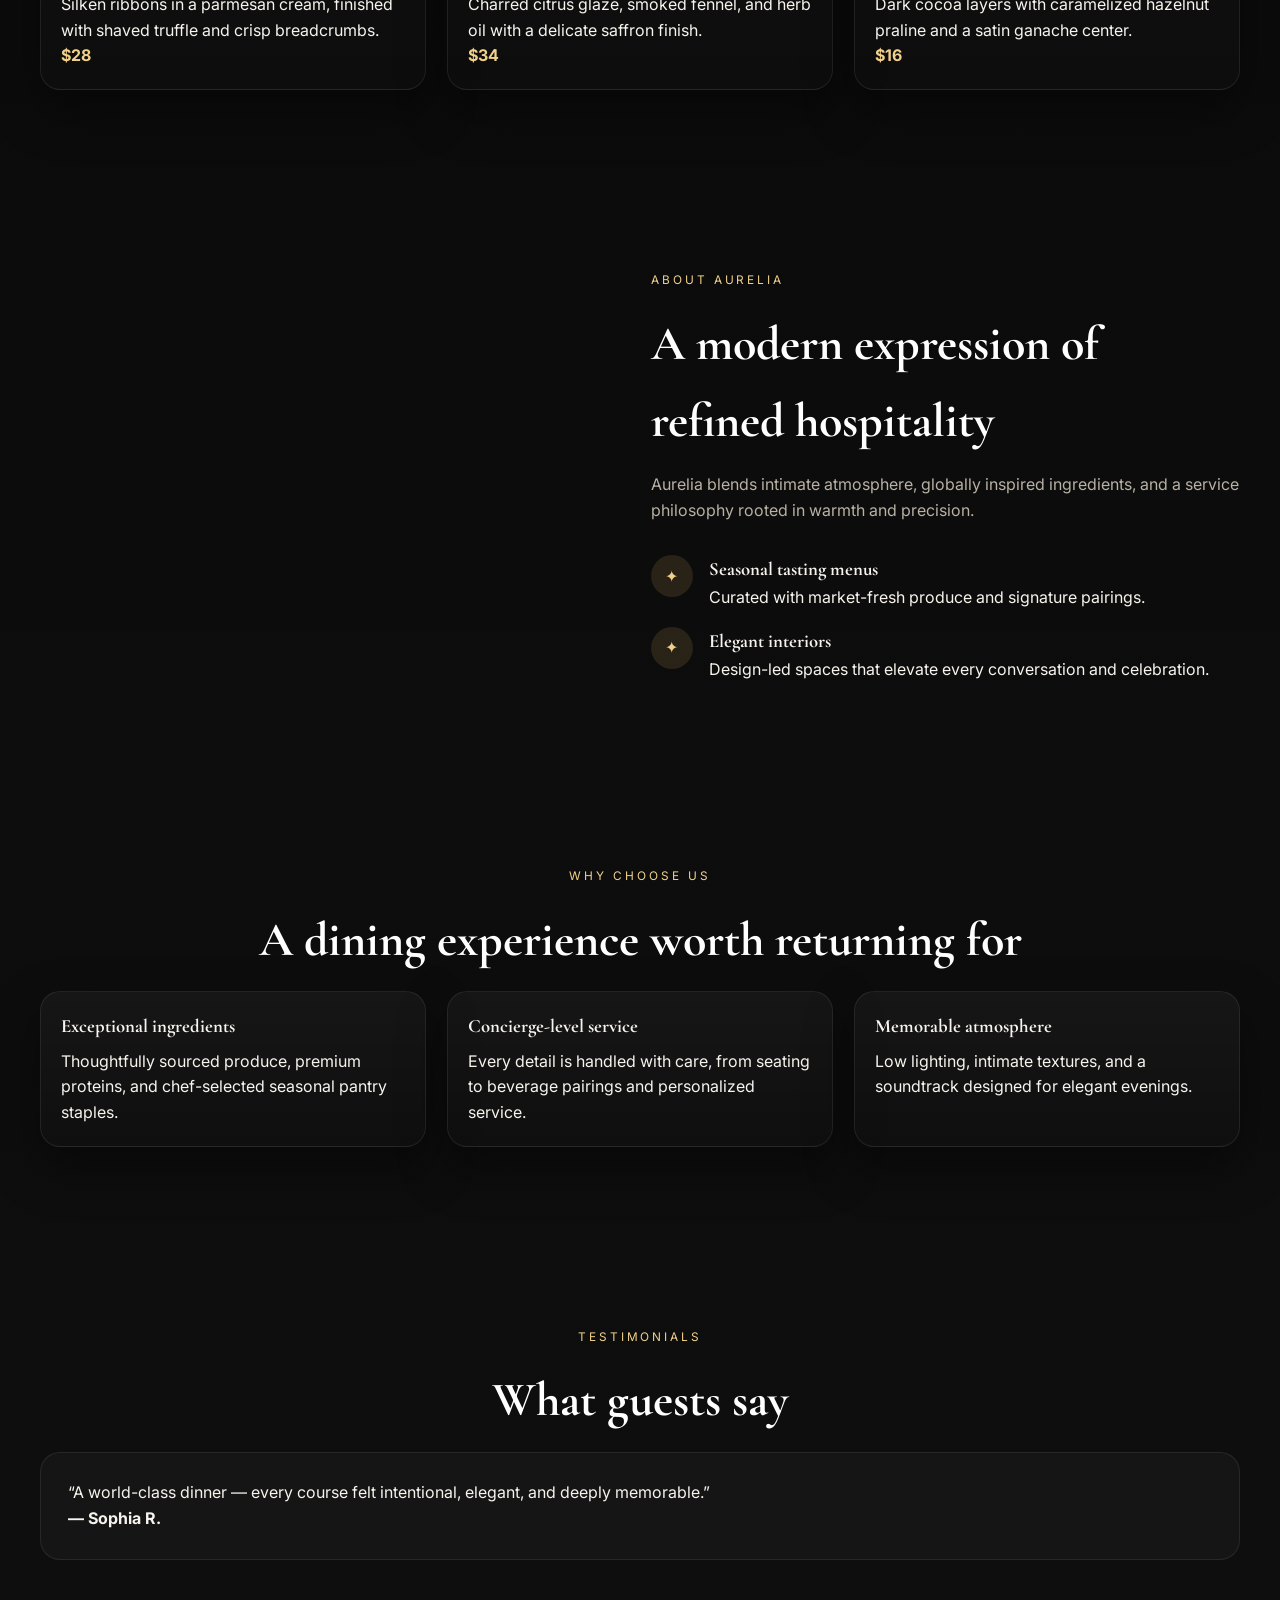
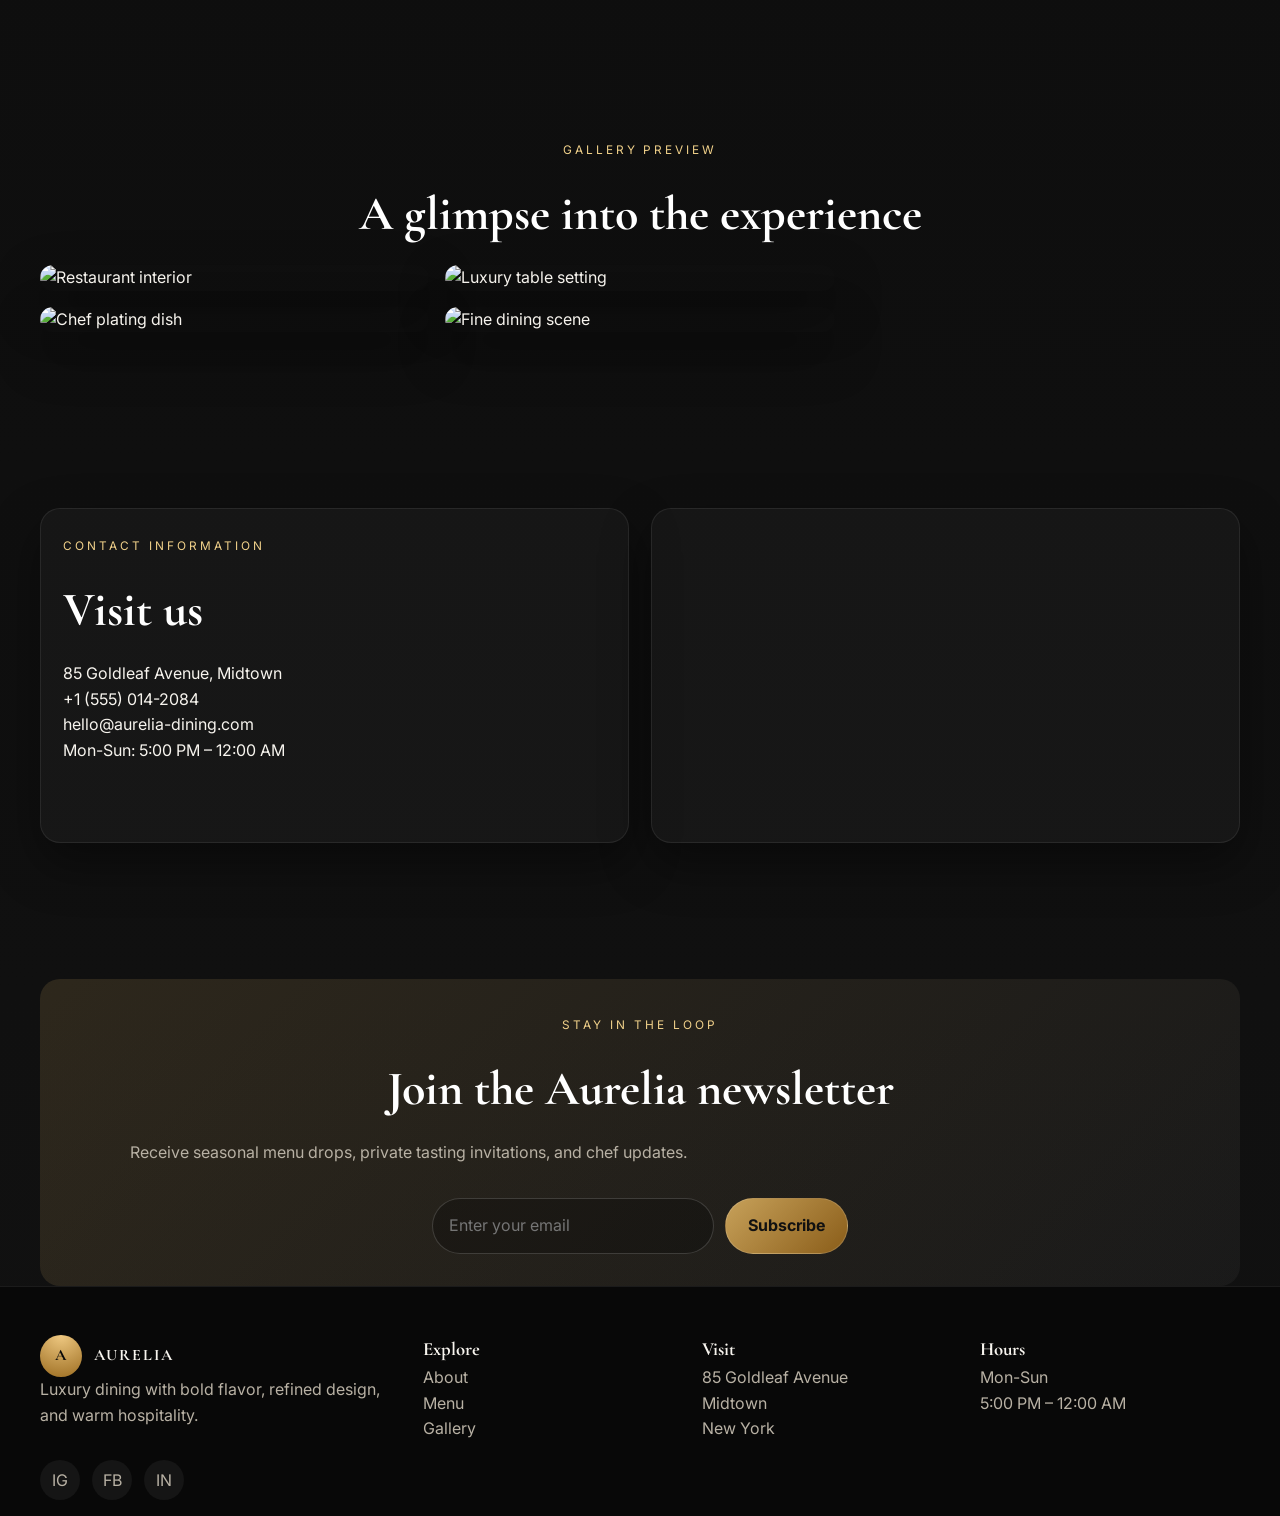
==== commit c8d083b6: "Update index.html" ====
--- a/index.html
+++ b/index.html
@@ -7,6 +7,7 @@
   <title>Aurelia | Luxury Restaurant</title>
   <link rel="preconnect" href="https://fonts.googleapis.com">
   <link rel="preconnect" href="https://fonts.gstatic.com" crossorigin>
+  <link rel="stylesheet" href="https://cdnjs.cloudflare.com/ajax/libs/font-awesome/6.5.1/css/all.min.css">
   <link href="https://fonts.googleapis.com/css2?family=Cormorant+Garamond:wght@500;700&family=Inter:wght@400;500;600;700&display=swap" rel="stylesheet">
   <link rel="stylesheet" href="styles.css" />
 </head>
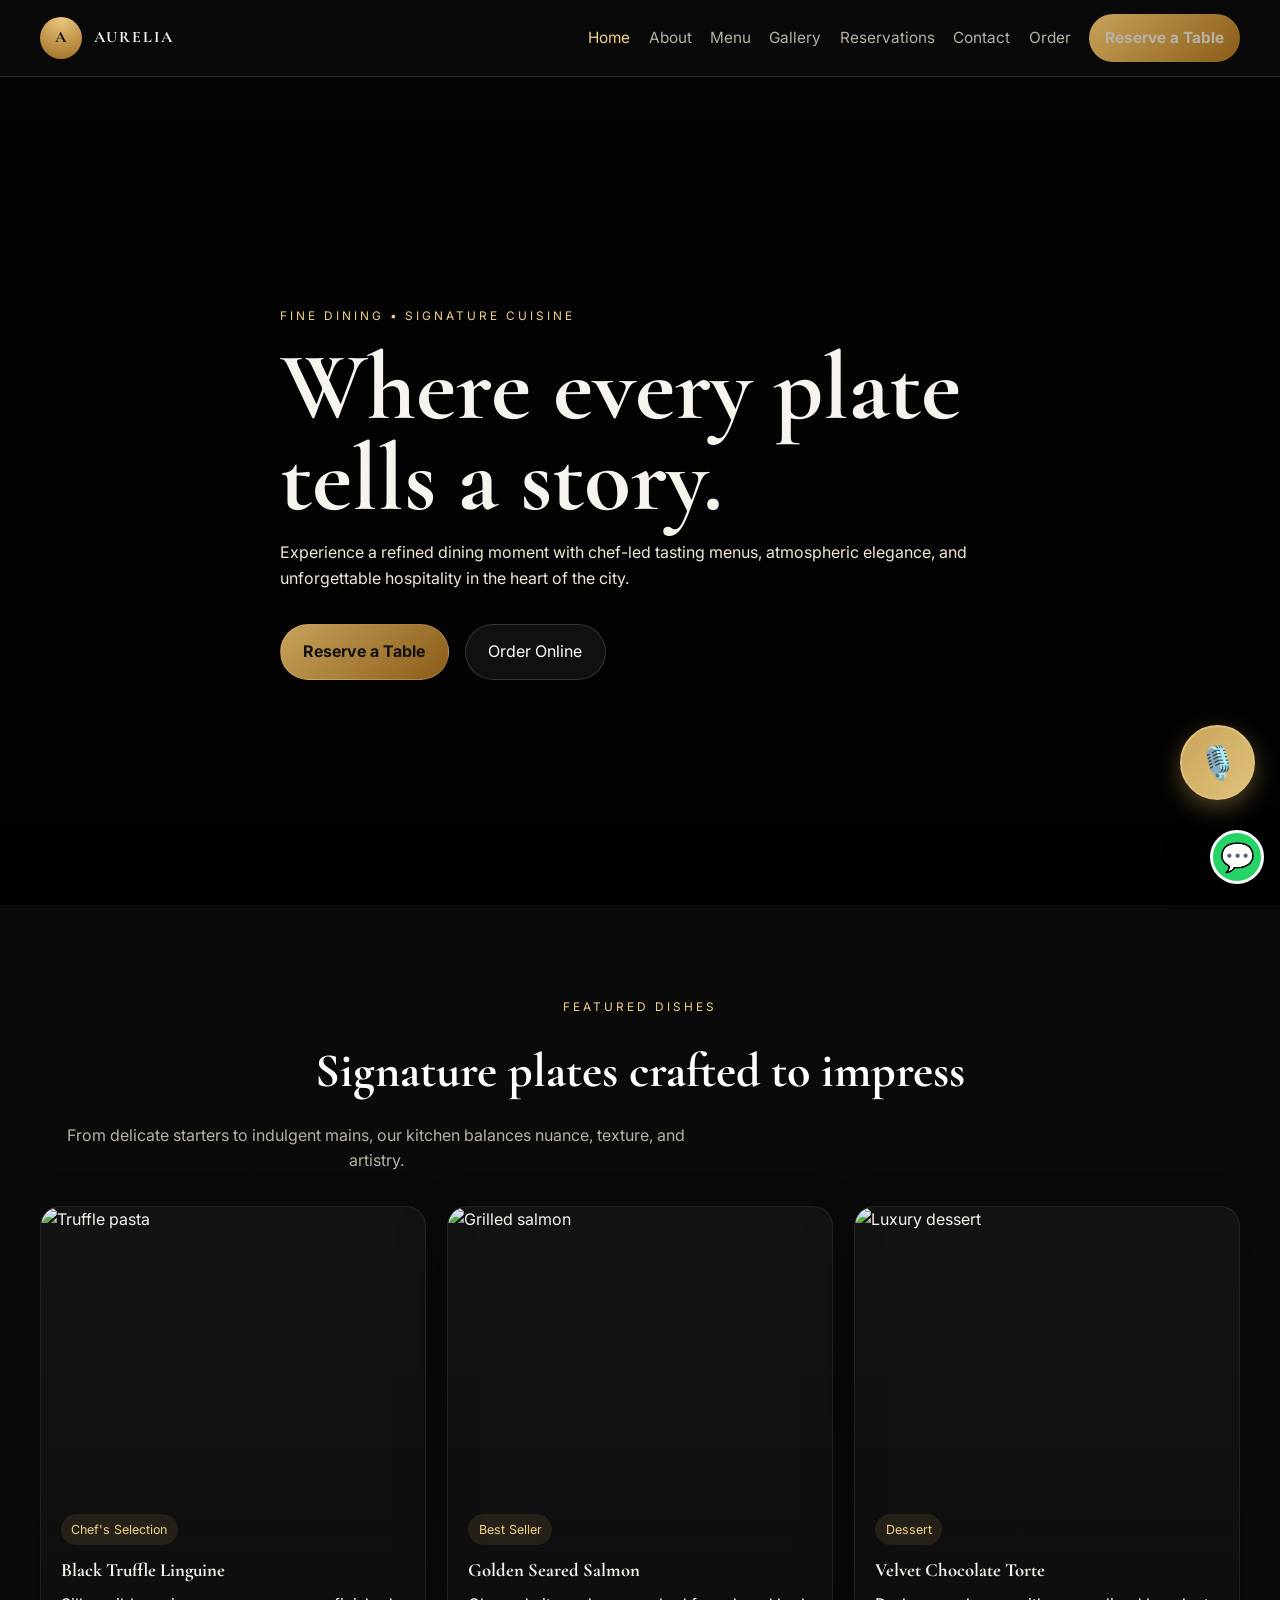
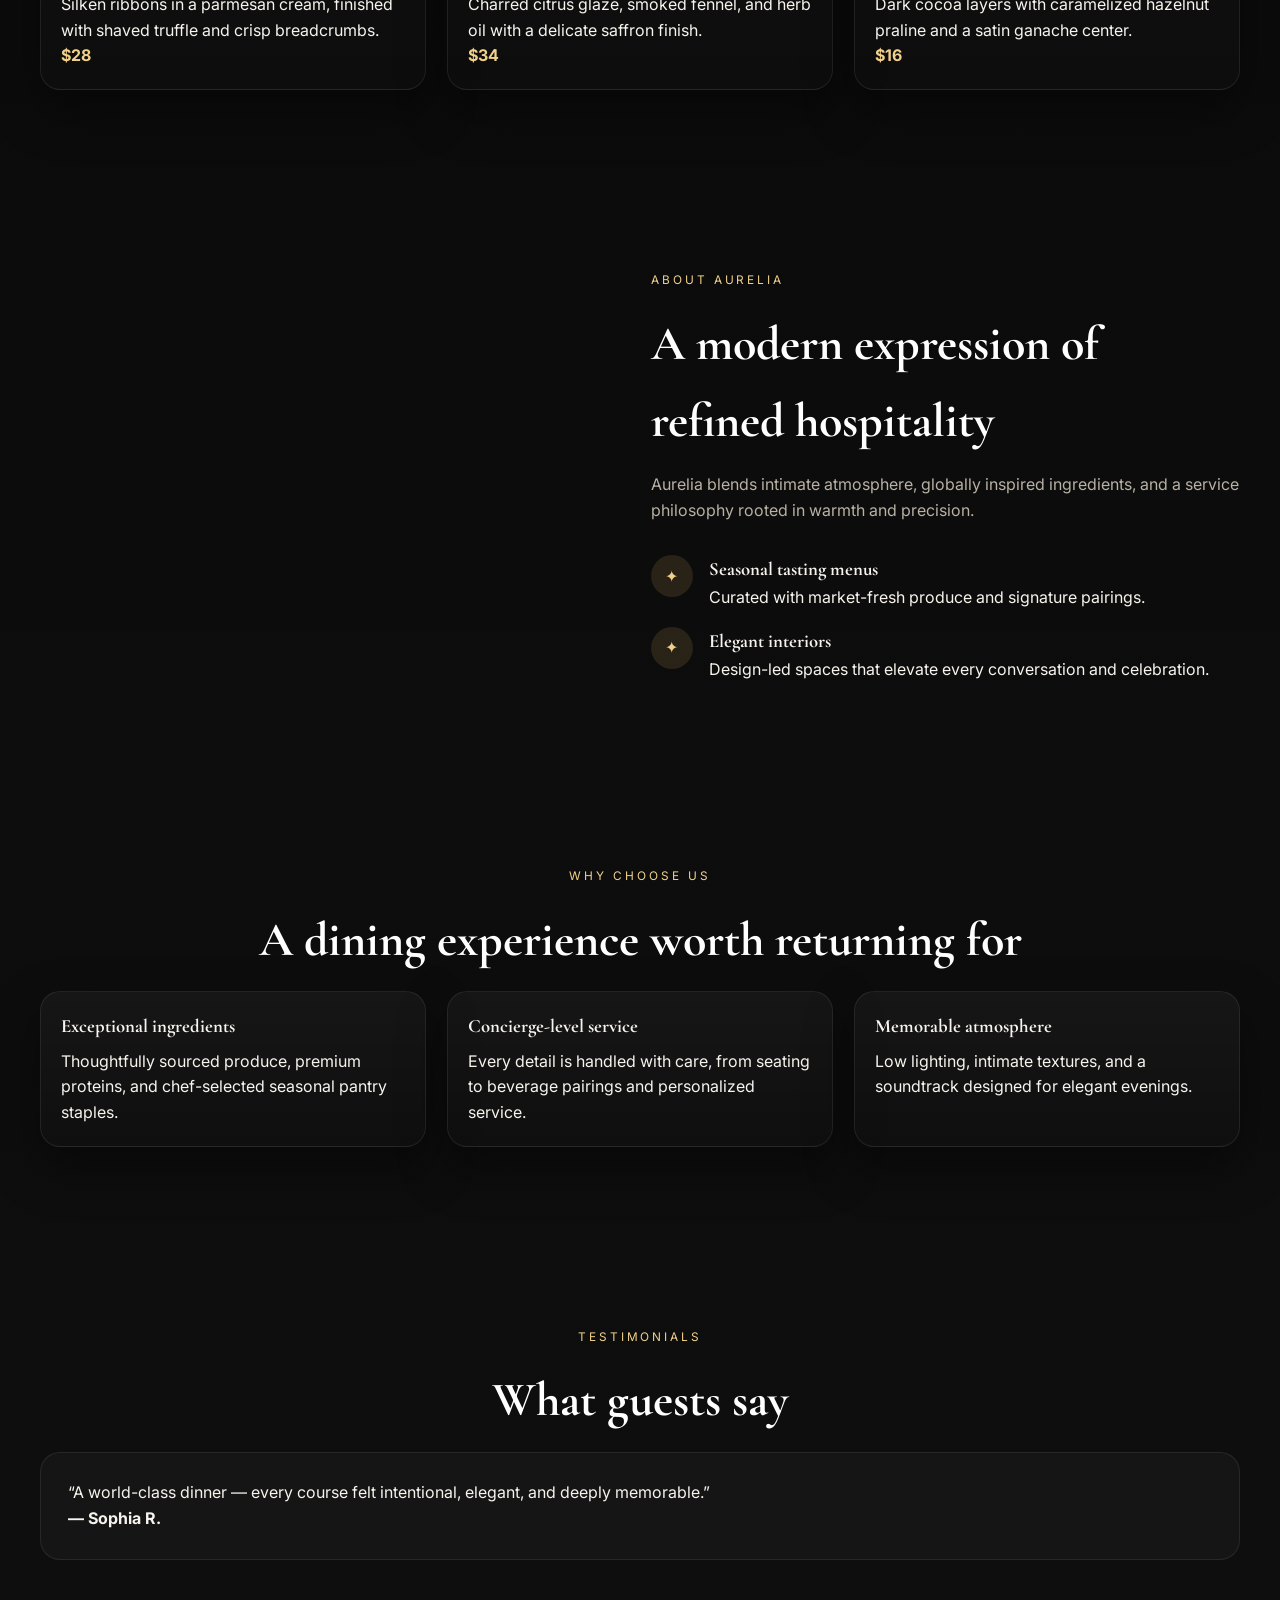
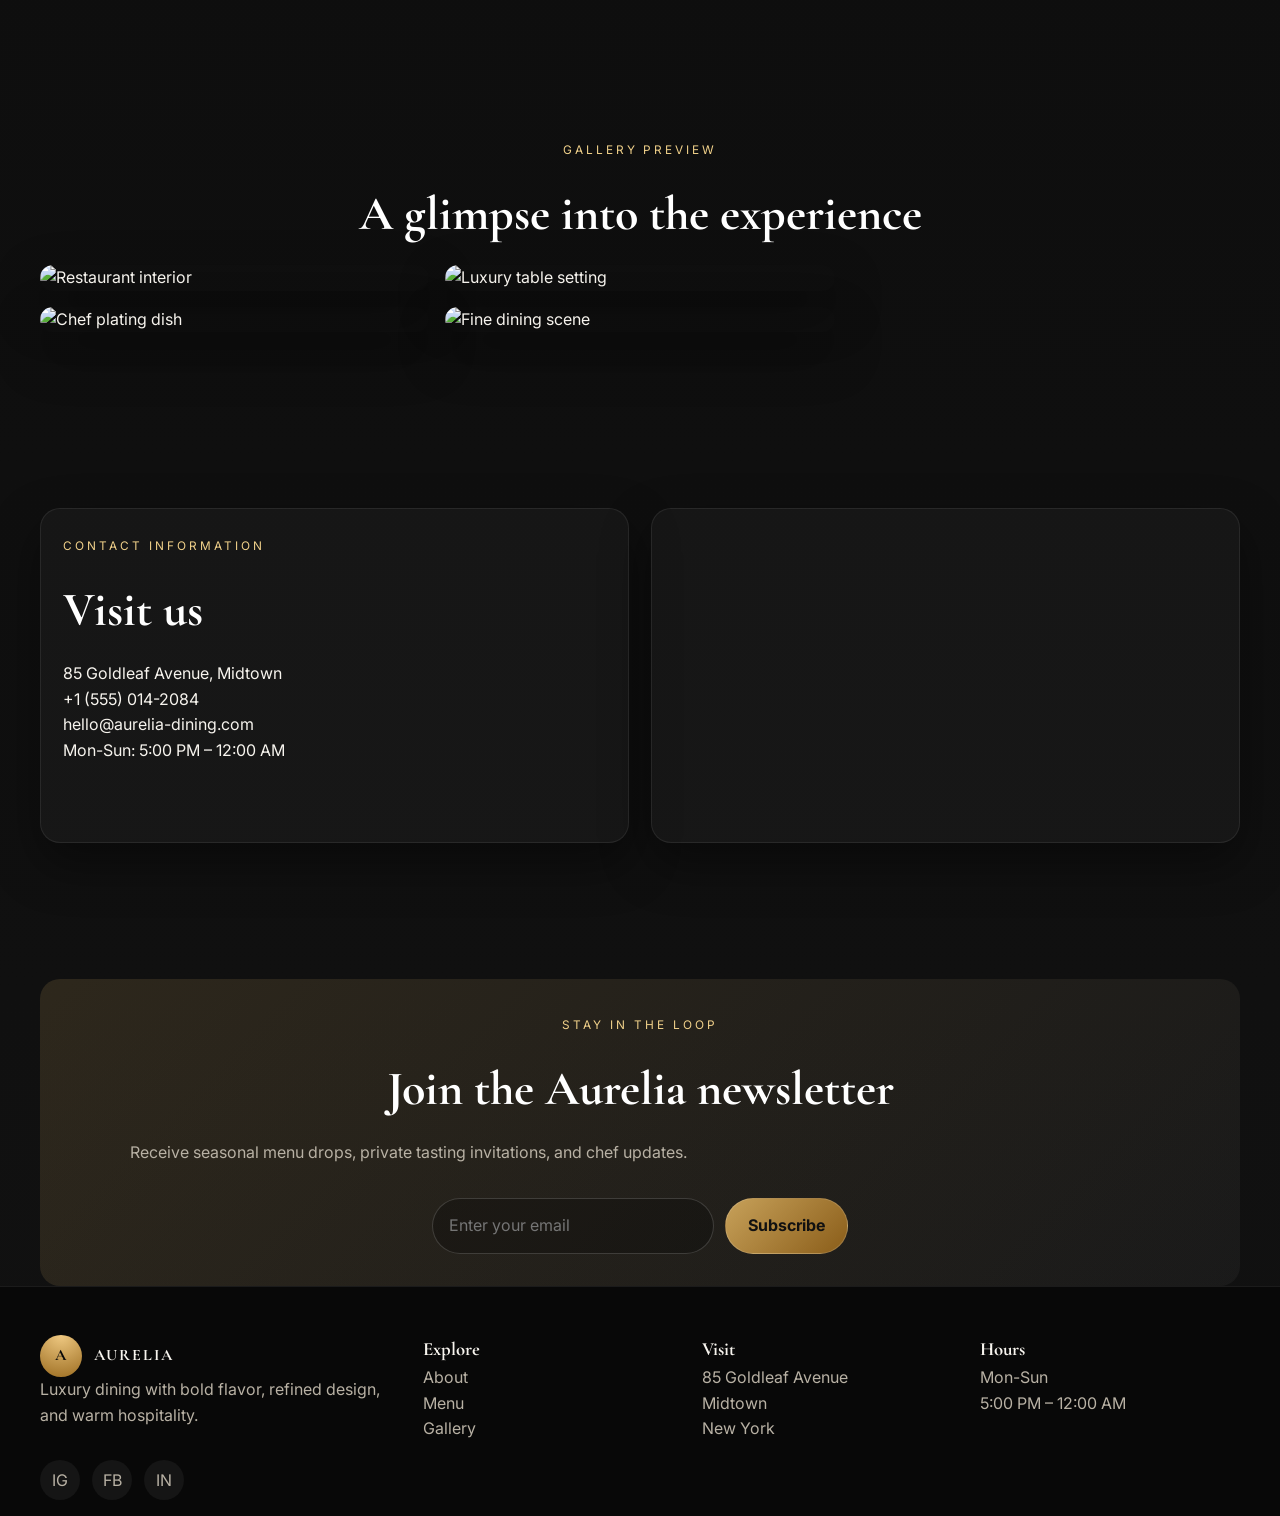
==== commit dee5e189: "Update index.html" ====
--- a/index.html
+++ b/index.html
@@ -219,7 +219,7 @@
   </footer>
 
   <a class="whatsapp-float" href="https://wa.me/15550142084" target="_blank" aria-label="Chat on WhatsApp">
-  <i class="fab fa-whatsapp"></i>
+💬
 </a>
   <button class="back-top" aria-label="Back to top">↑</button>
 
--- a/styles.css
+++ b/styles.css
@@ -536,7 +536,10 @@
 .whatsapp-float {
   bottom: 1rem;
   background: #25d366;
-  color: #05110a;
+  color: white;
+  font-size: 28px;
+  text-decoration: none;
+  border: 3px solid white;
 }
 
 .back-top {
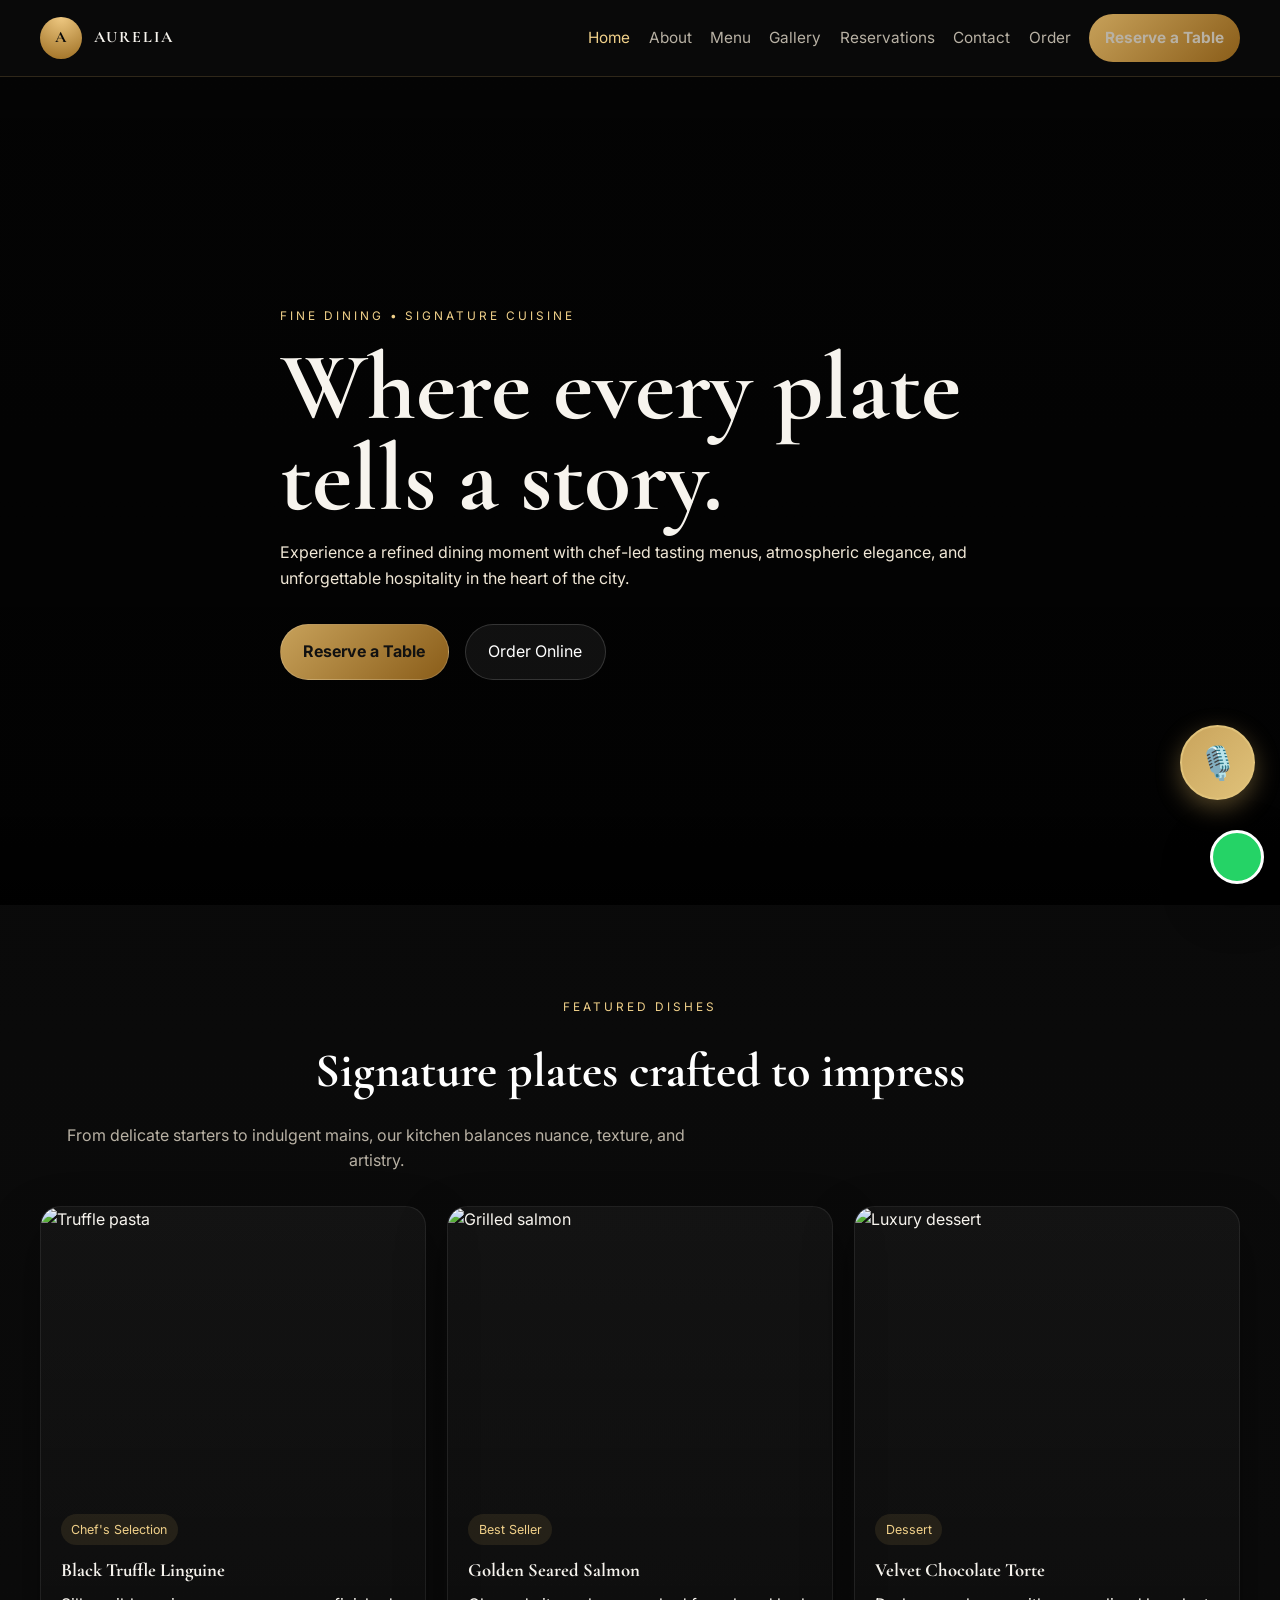
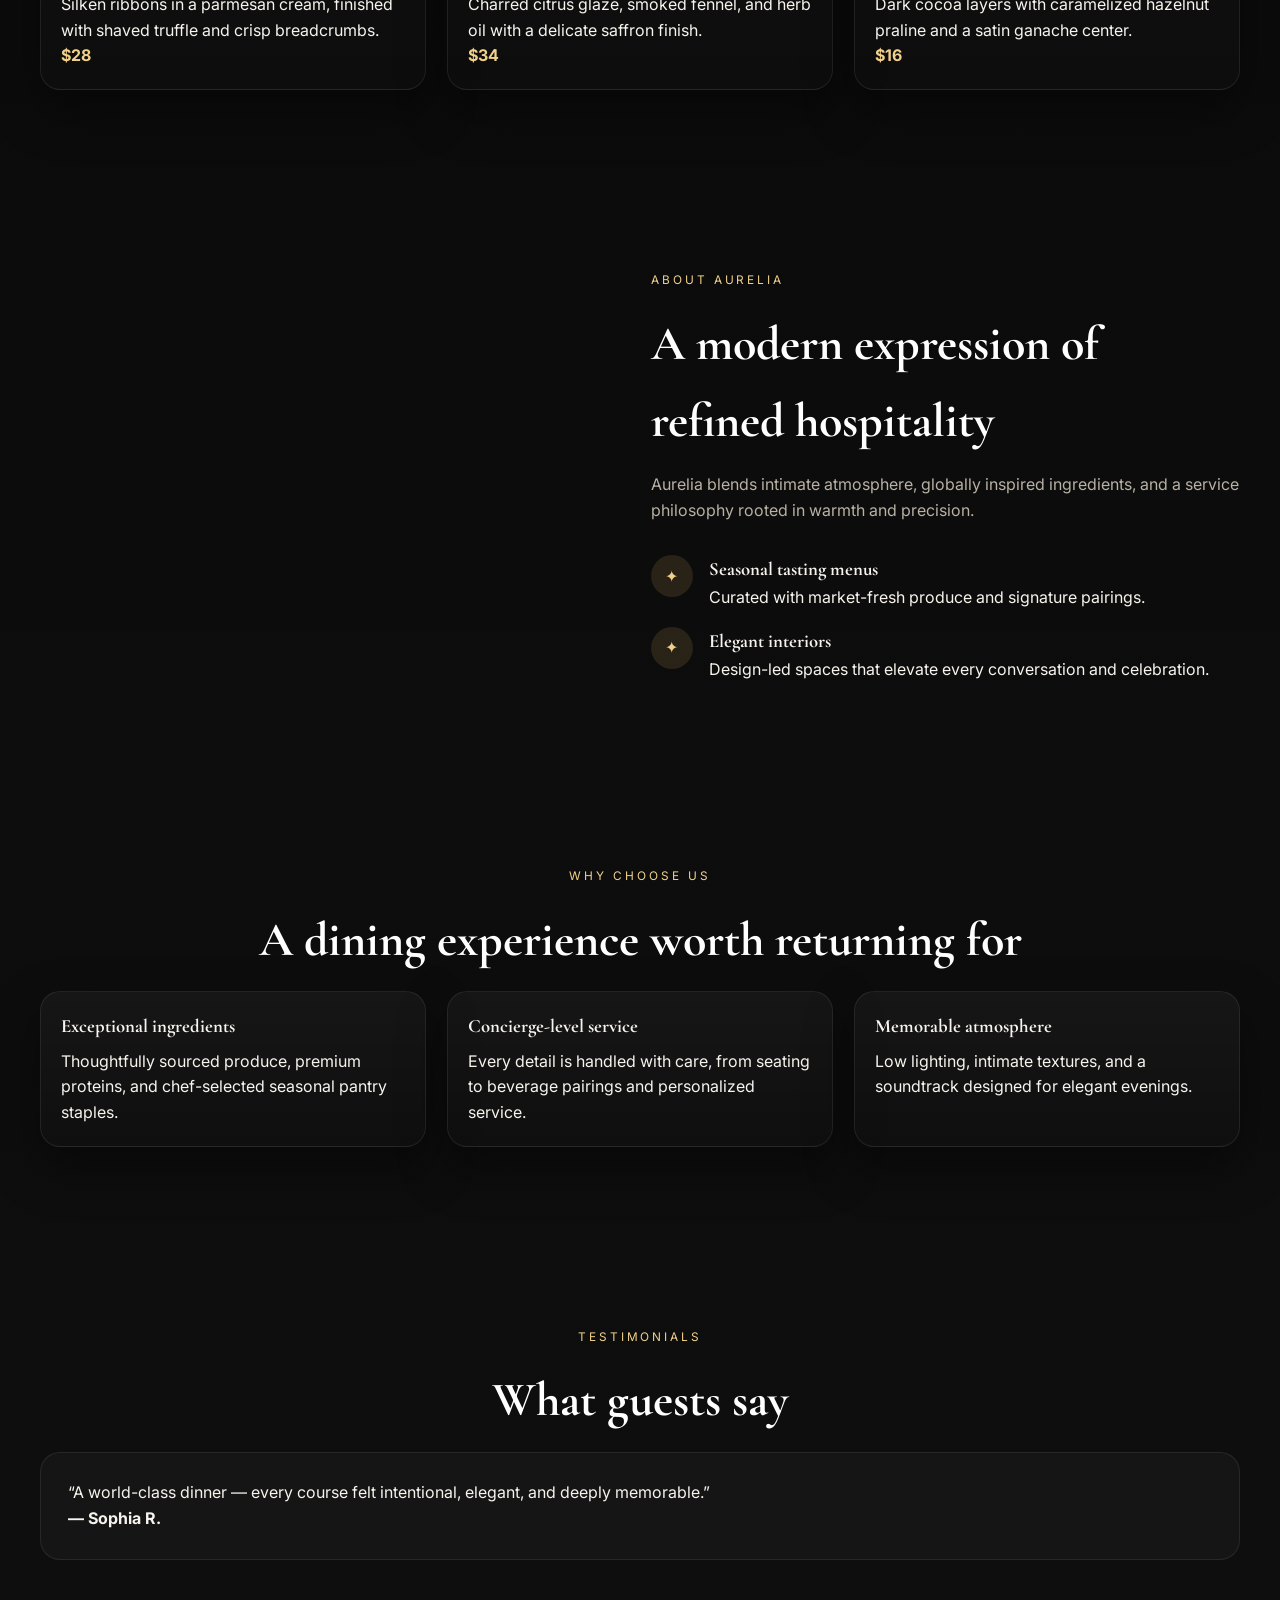
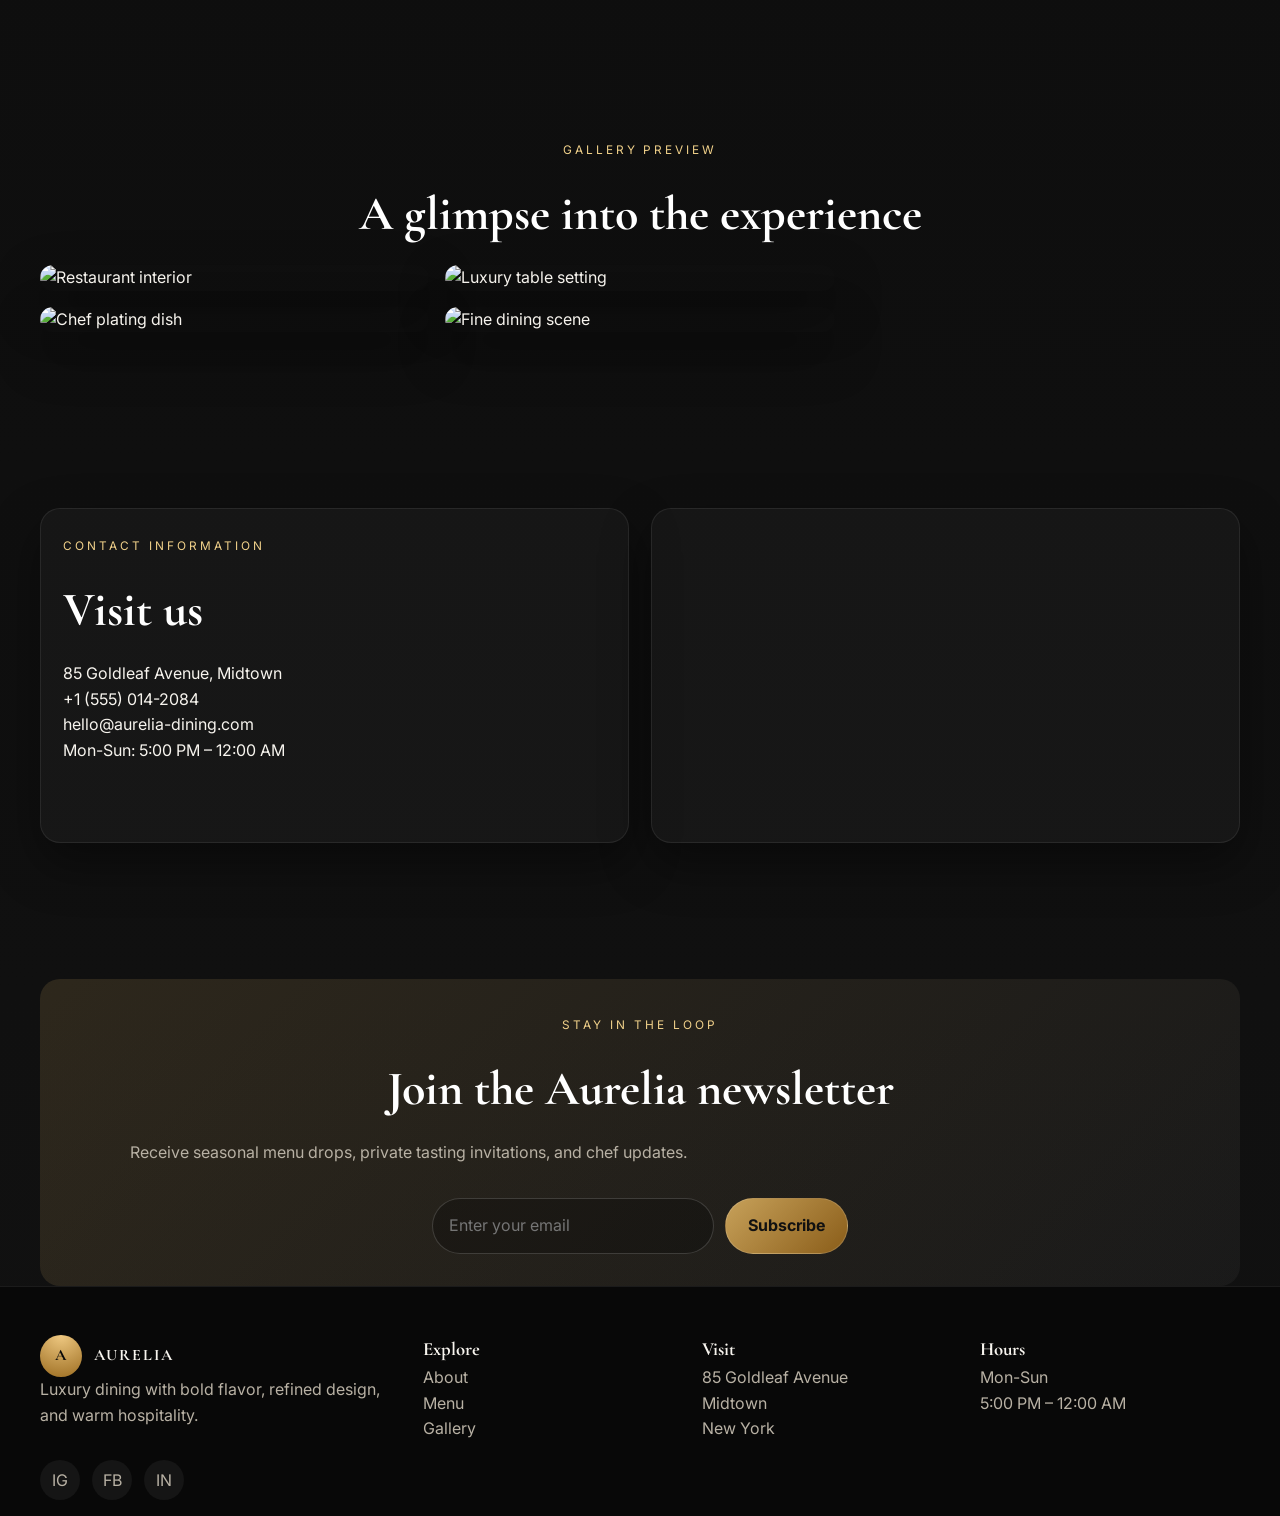
==== commit 4a878348: "Update index.html" ====
--- a/index.html
+++ b/index.html
@@ -219,7 +219,7 @@
   </footer>
 
   <a class="whatsapp-float" href="https://wa.me/15550142084" target="_blank" aria-label="Chat on WhatsApp">
-💬
+
 </a>
   <button class="back-top" aria-label="Back to top">↑</button>
 
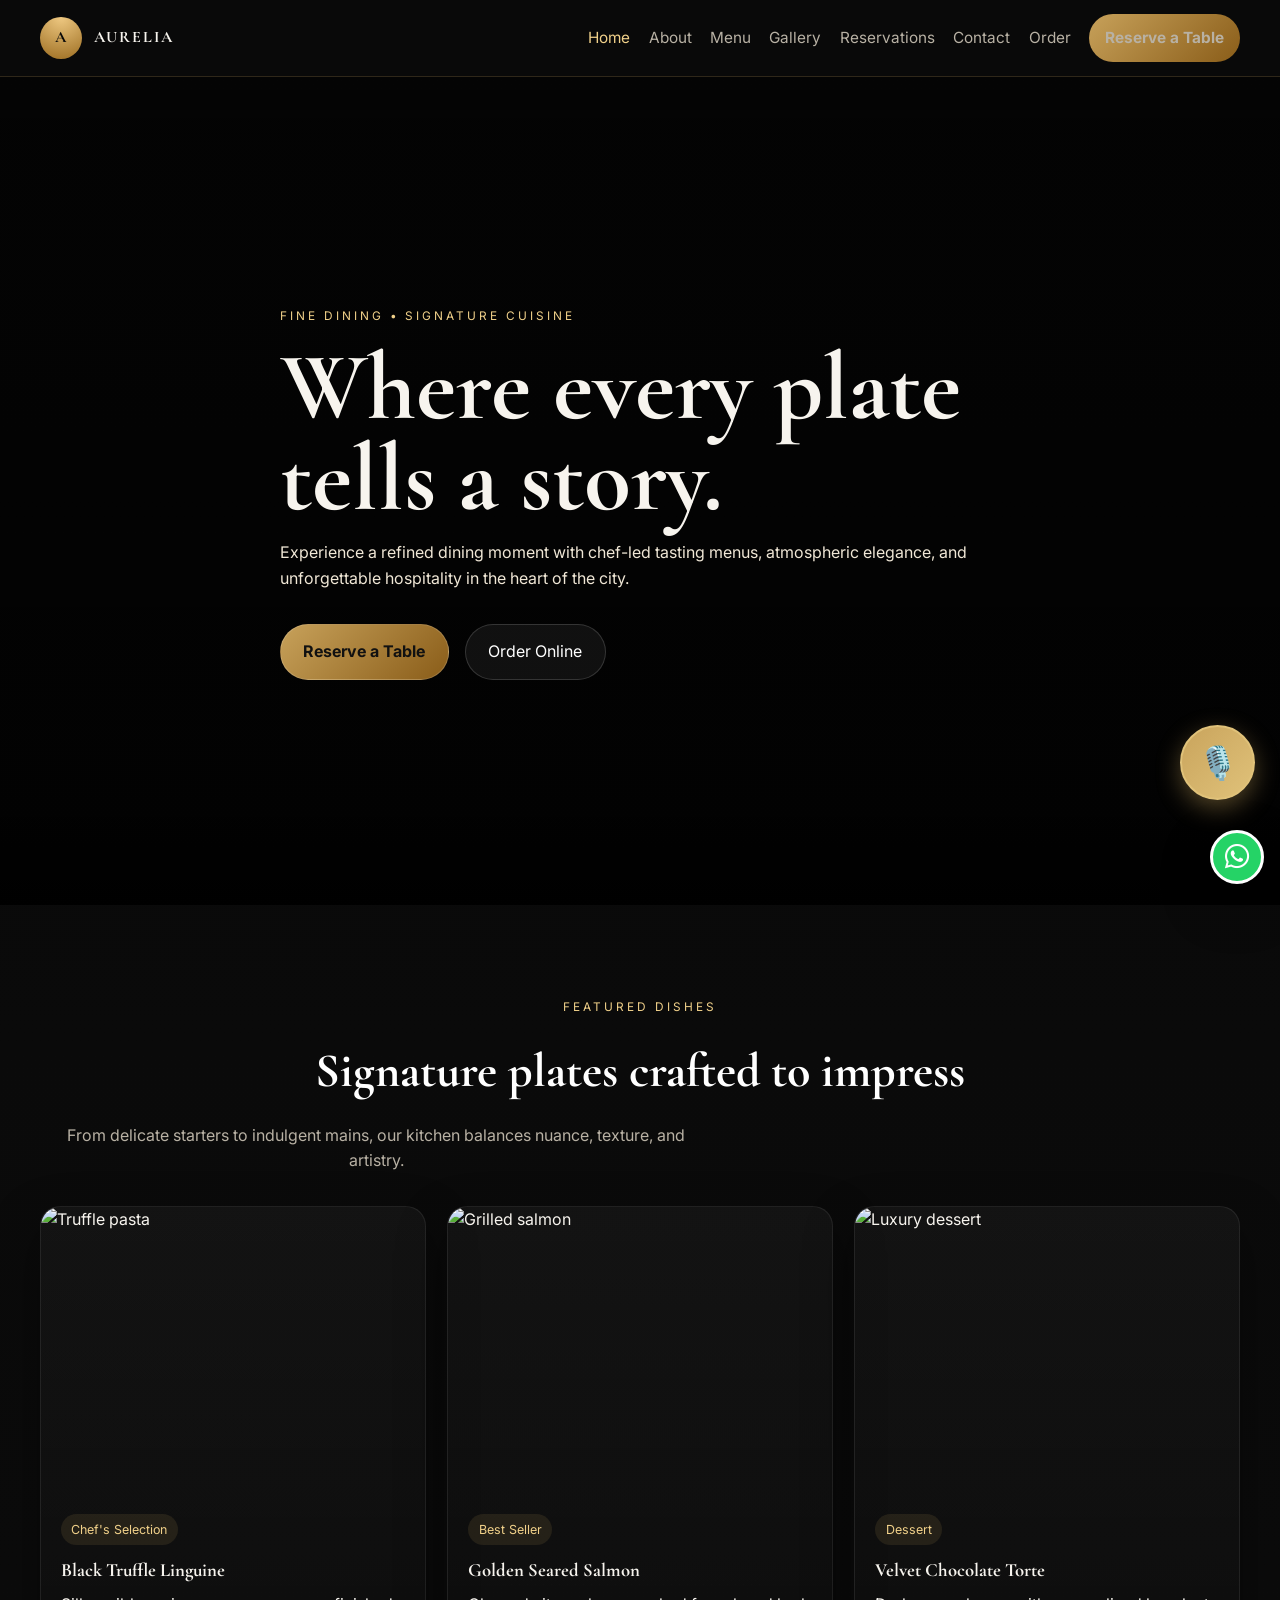
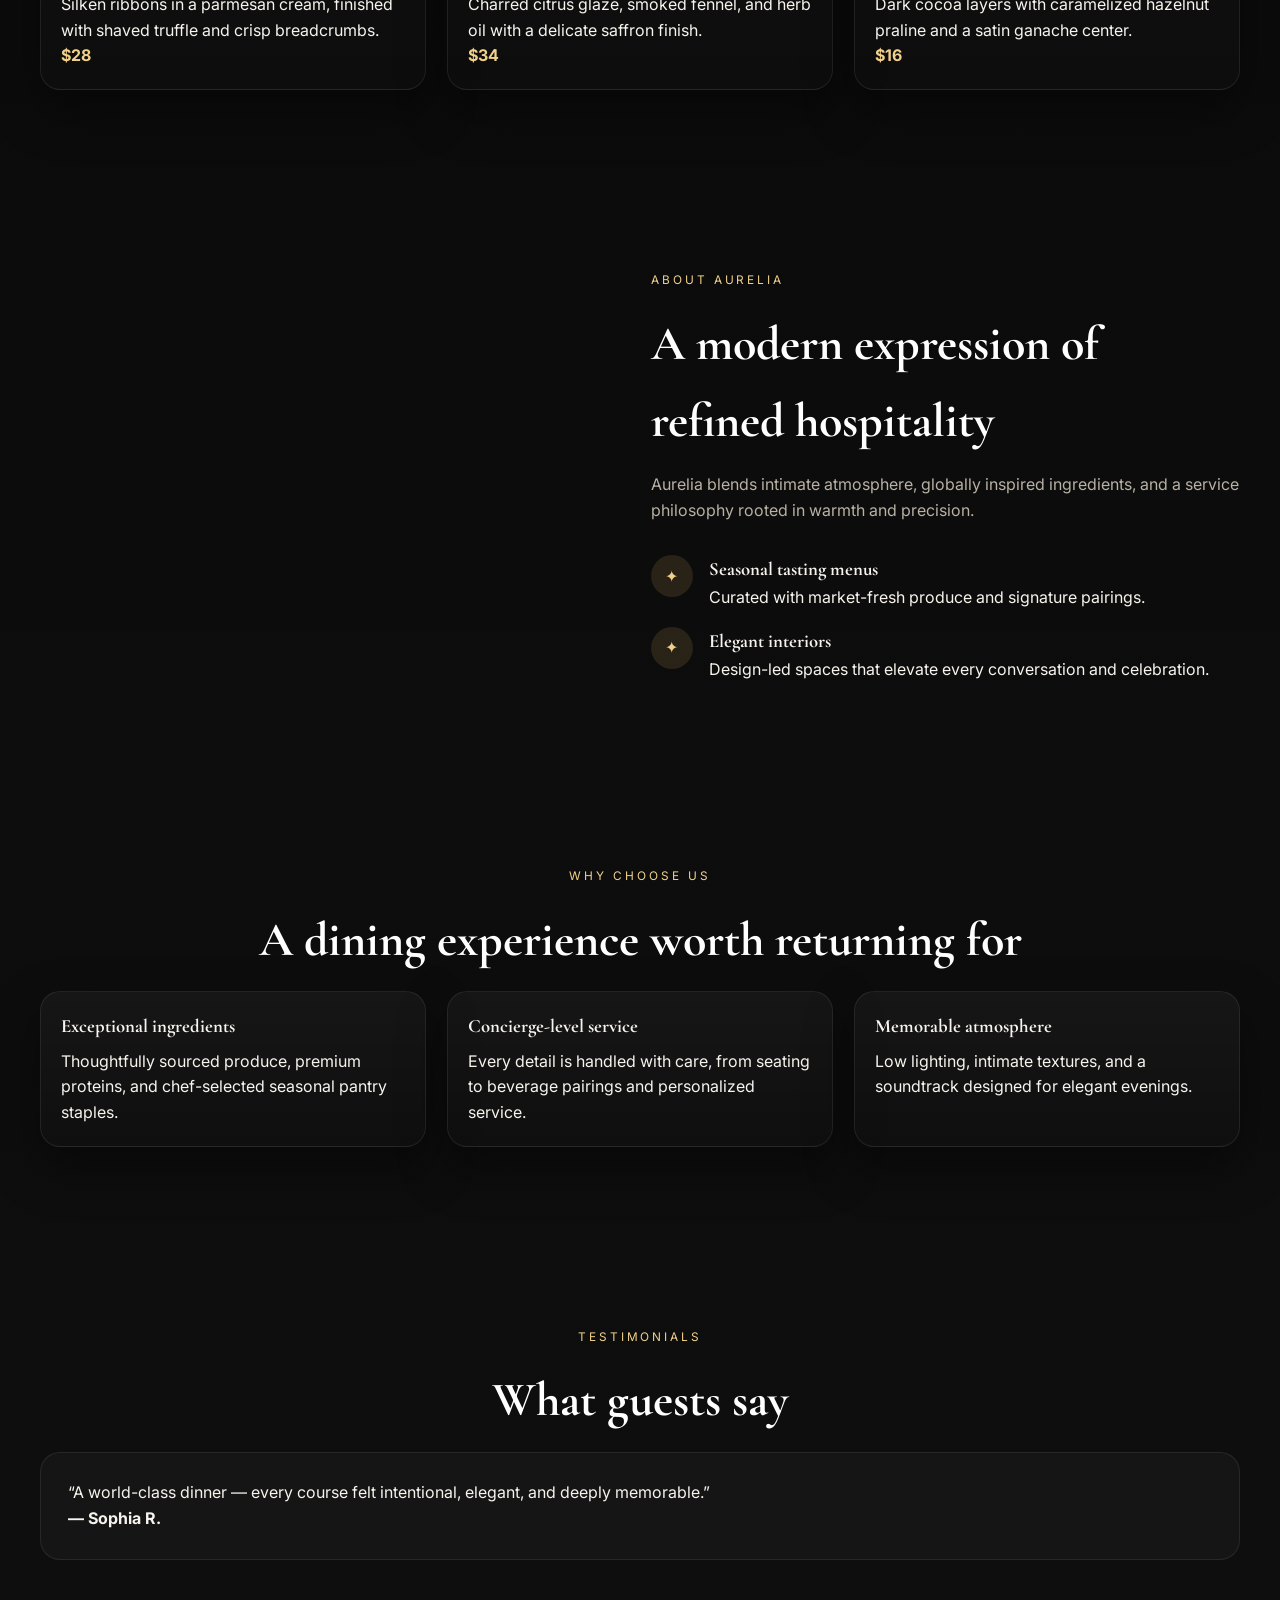
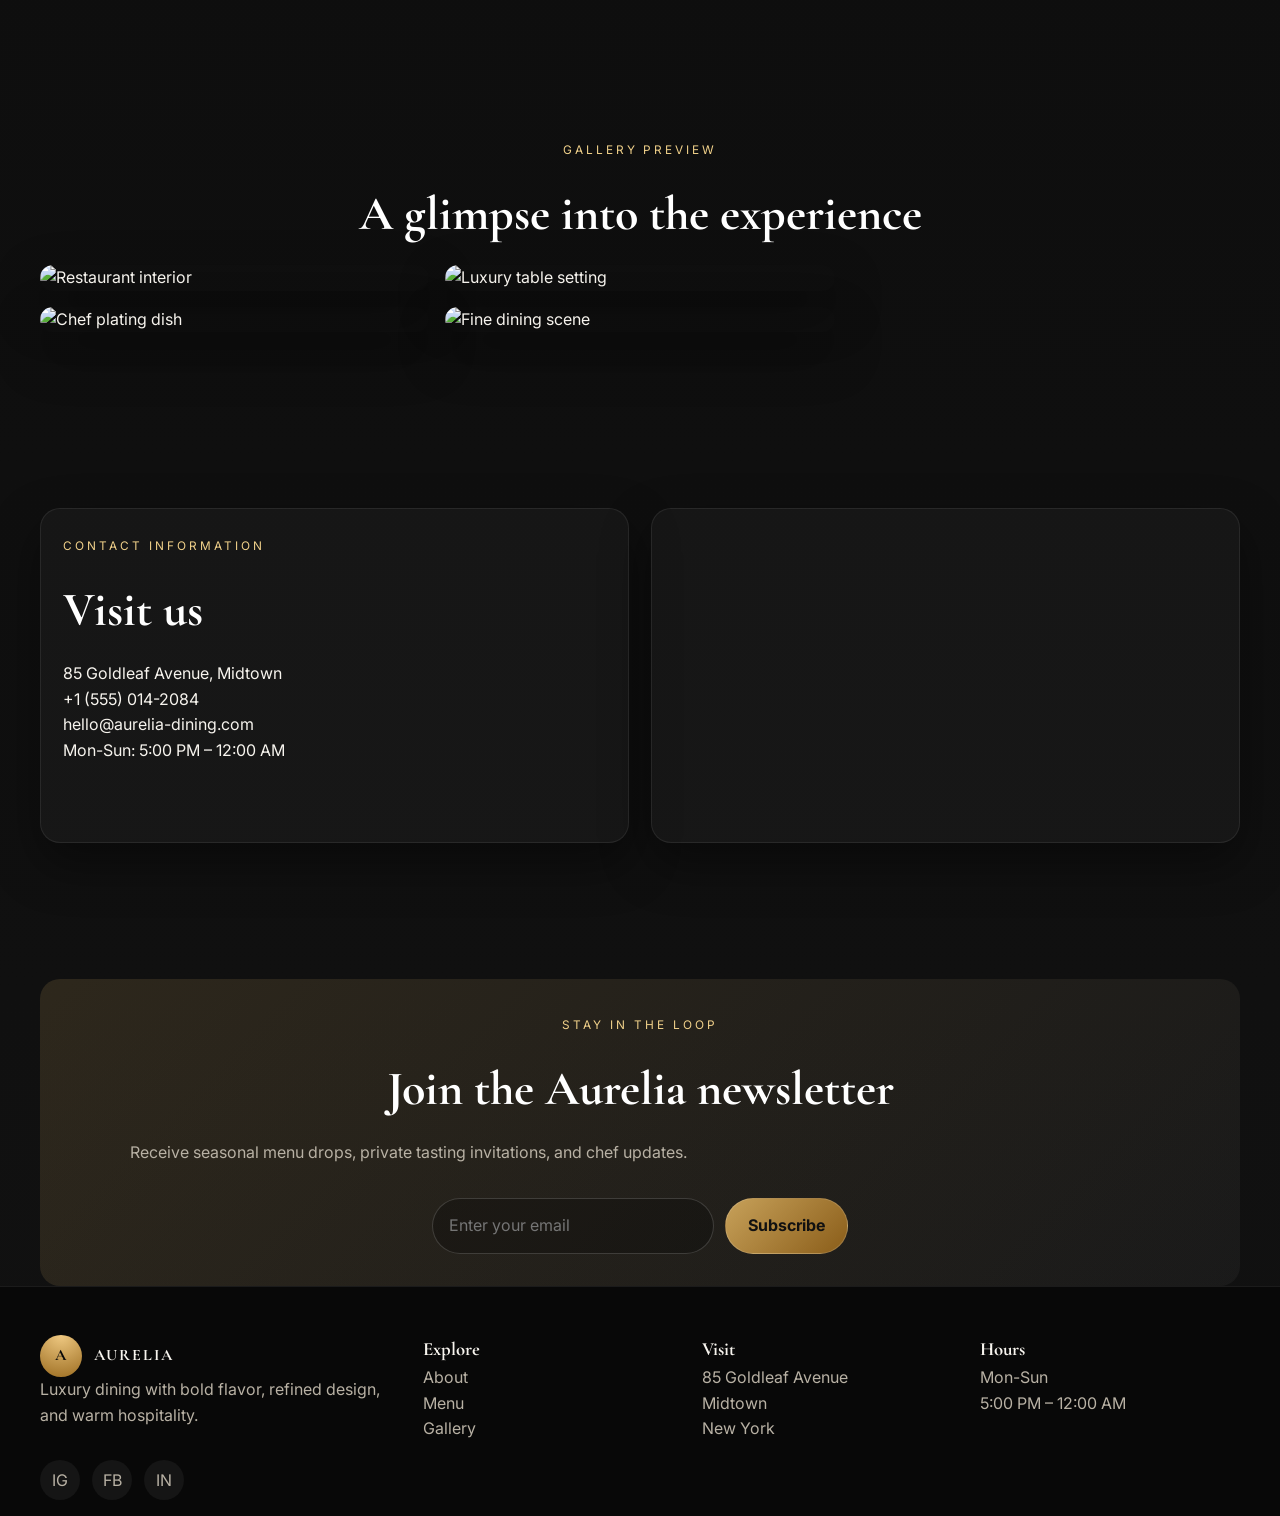
==== commit 05103686: "Update index.html" ====
--- a/index.html
+++ b/index.html
@@ -219,7 +219,7 @@
   </footer>
 
   <a class="whatsapp-float" href="https://wa.me/15550142084" target="_blank" aria-label="Chat on WhatsApp">
-
+  <i class="fab fa-whatsapp"></i>
 </a>
   <button class="back-top" aria-label="Back to top">↑</button>
 
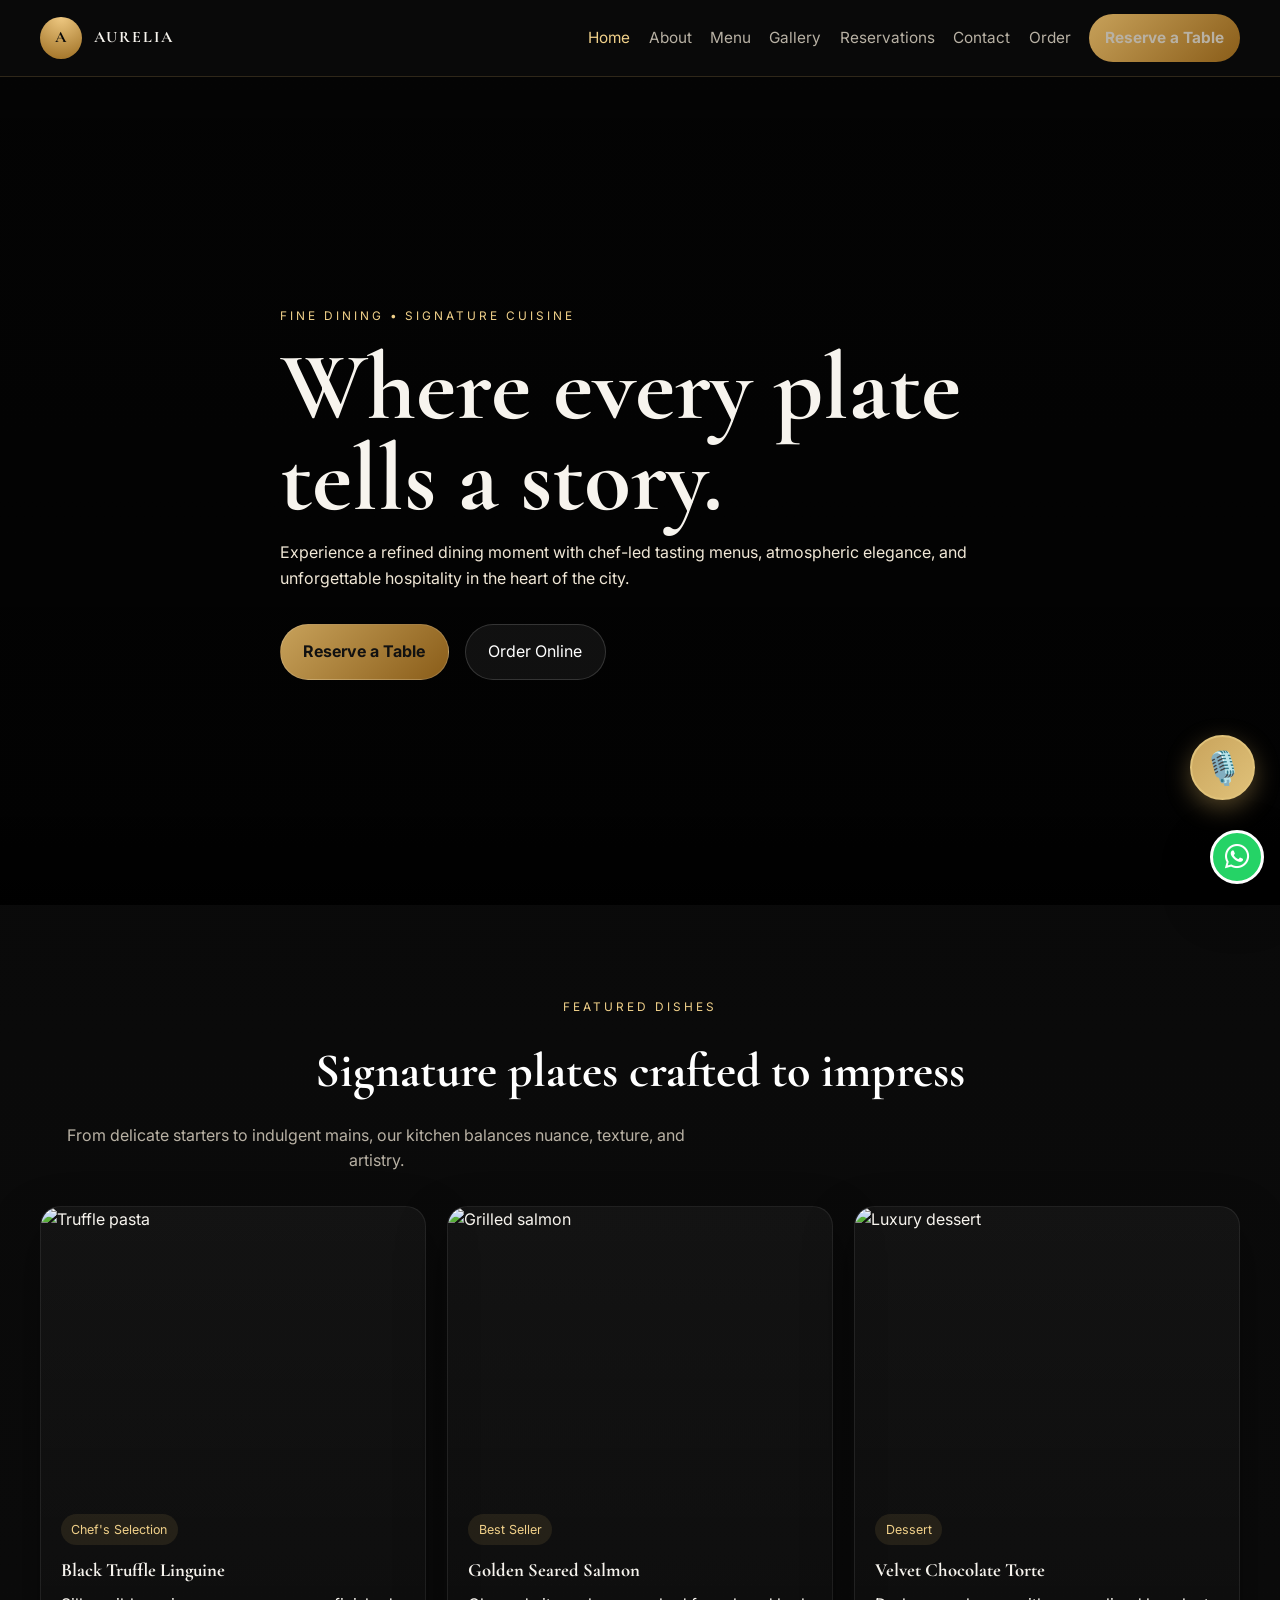
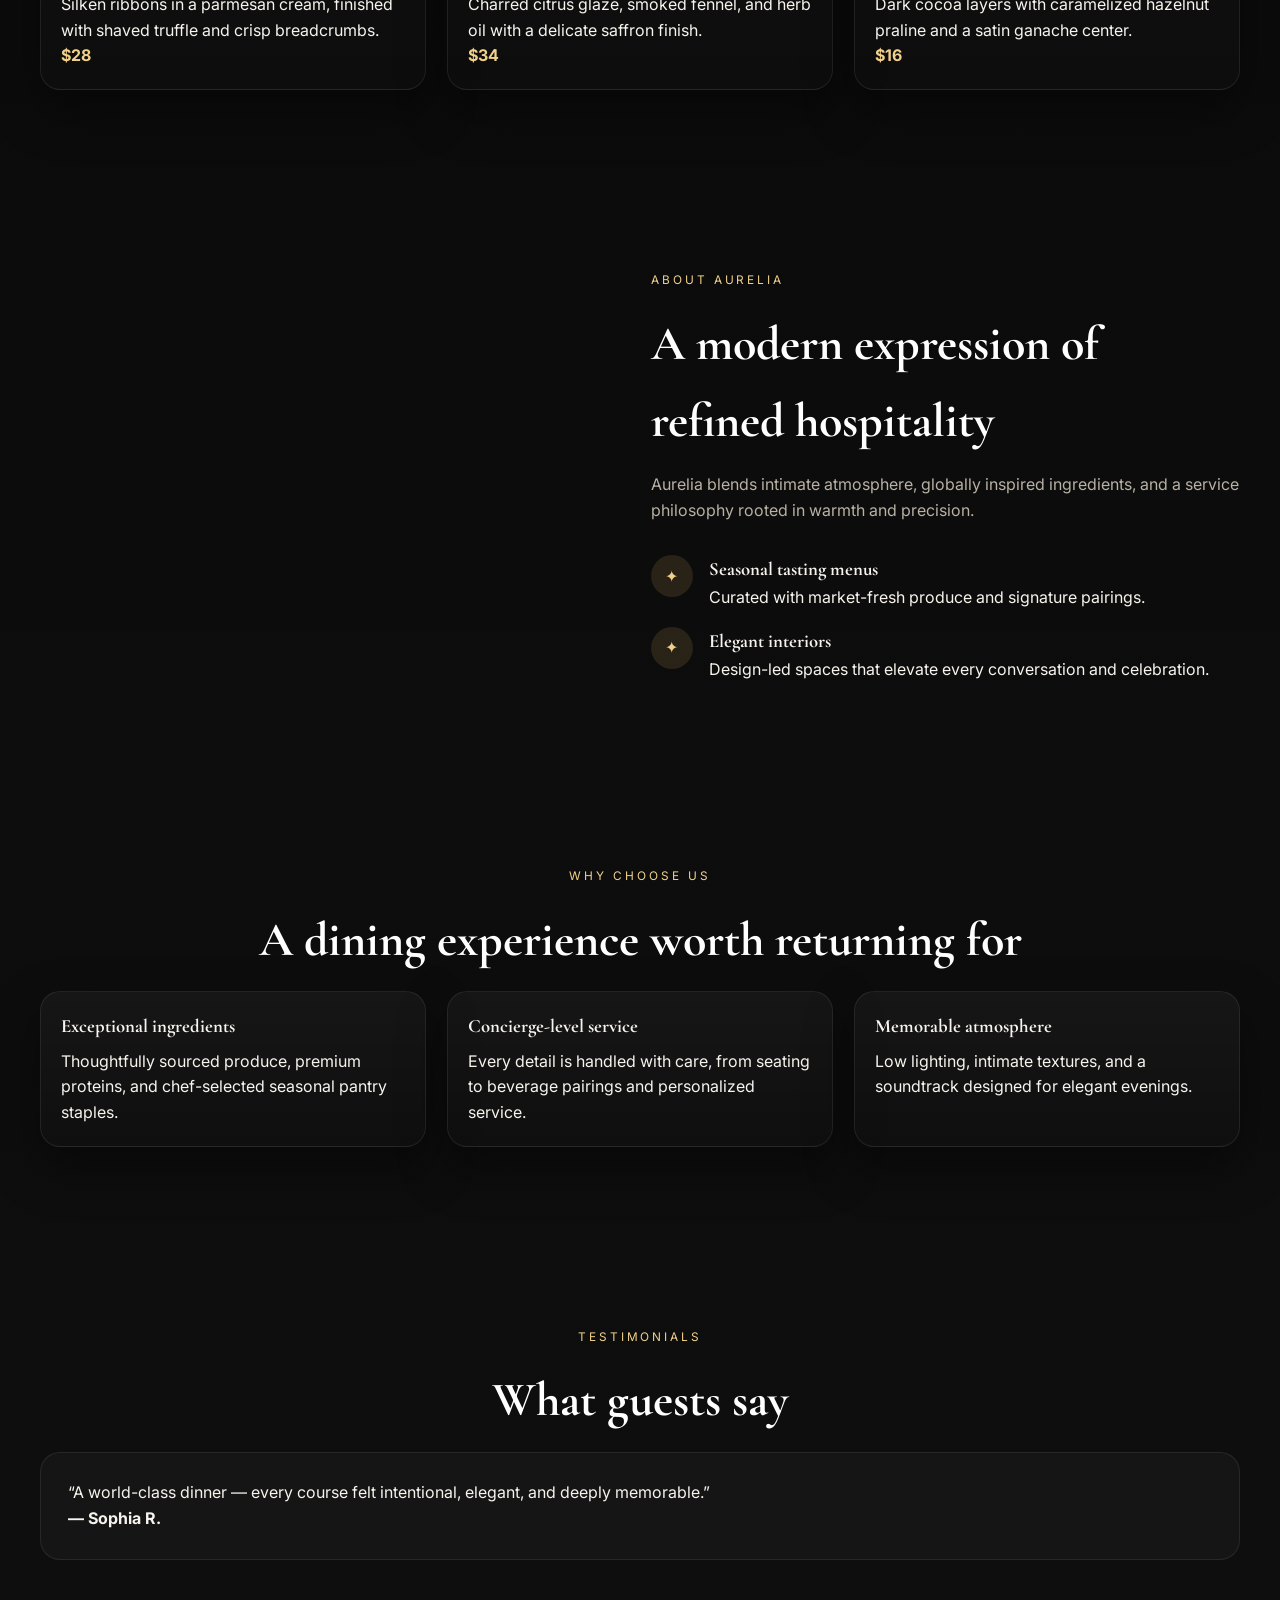
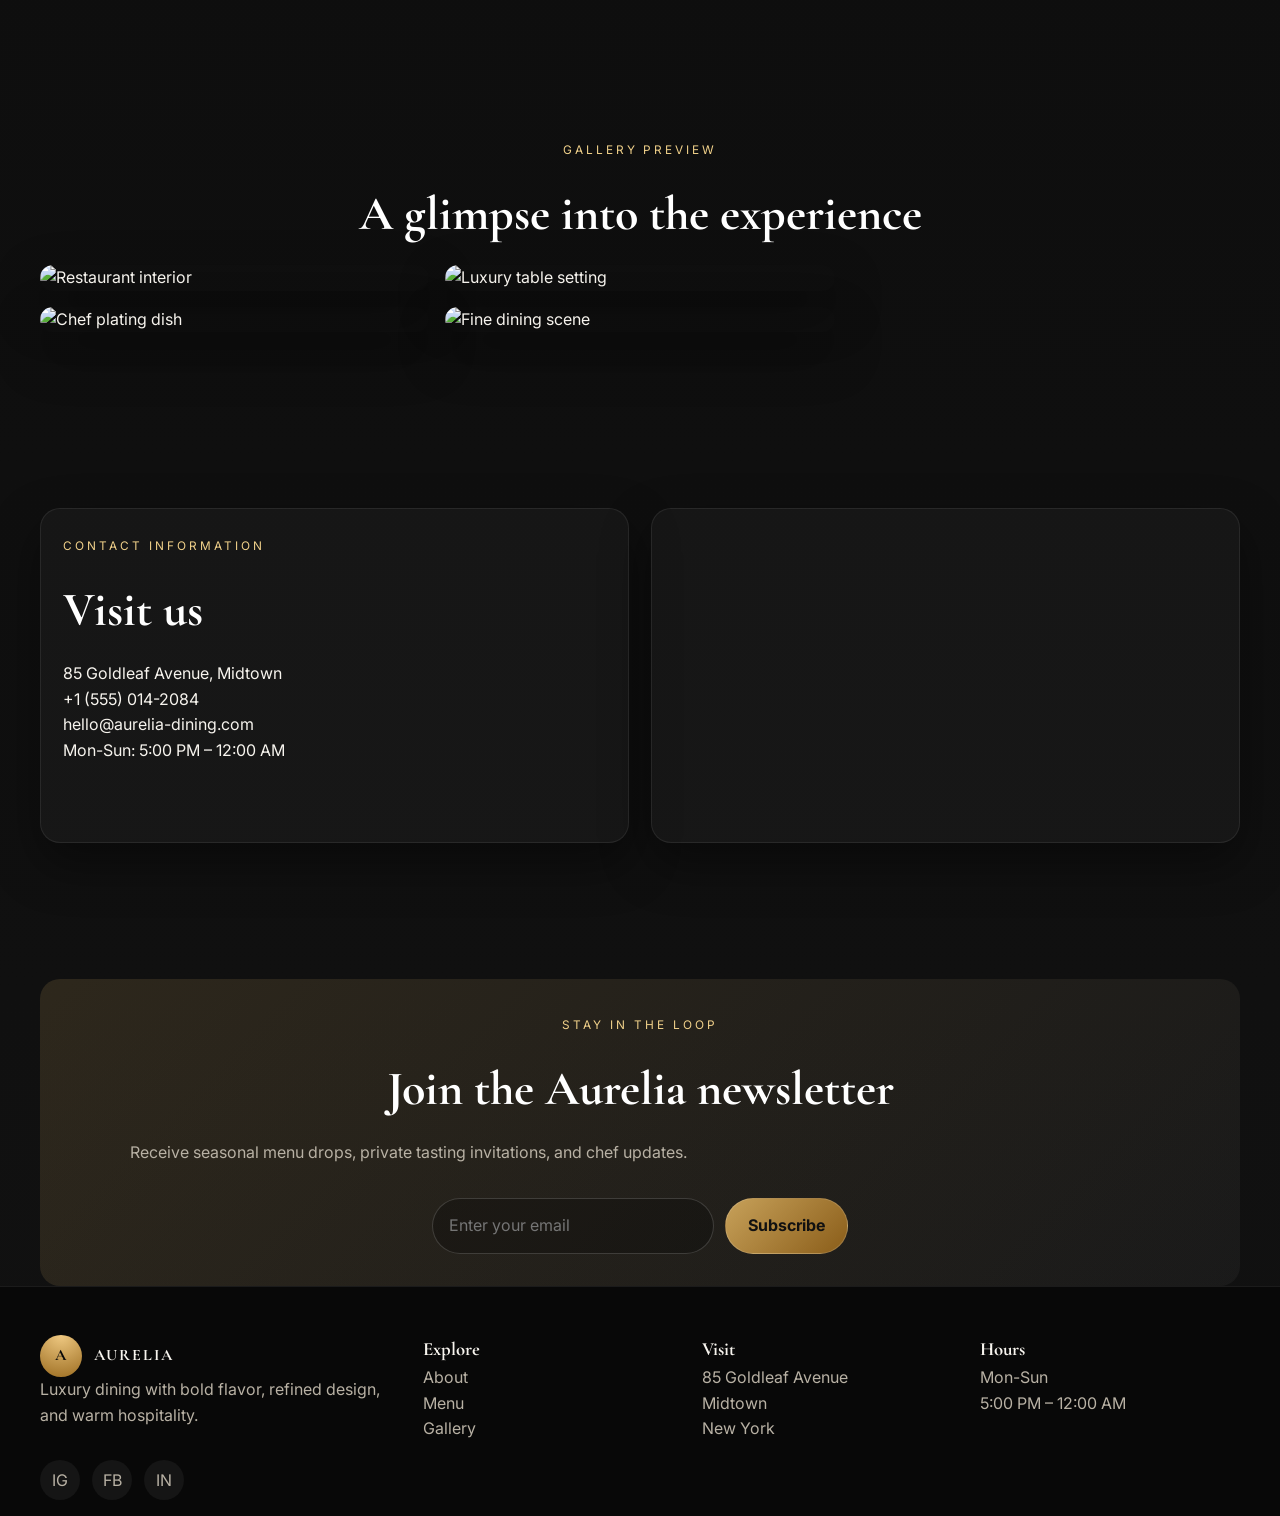
==== commit 665255d8: "Update index.html" ====
--- a/index.html
+++ b/index.html
@@ -221,7 +221,7 @@
   <a class="whatsapp-float" href="https://wa.me/15550142084" target="_blank" aria-label="Chat on WhatsApp">
   <i class="fab fa-whatsapp"></i>
 </a>
-  <button class="back-top" aria-label="Back to top">↑</button>
+  
 
   <div class="lightbox">
     <img src="" alt="Expanded gallery item" />
--- a/styles.css
+++ b/styles.css
@@ -619,8 +619,8 @@
     bottom: 100px;
     right: 25px;
 
-    width: 75px;
-    height: 75px;
+    width: 65px;
+    height: 65px;
 
     background: linear-gradient(135deg, #c9a45c, #e0c27a);
     color: #111;
